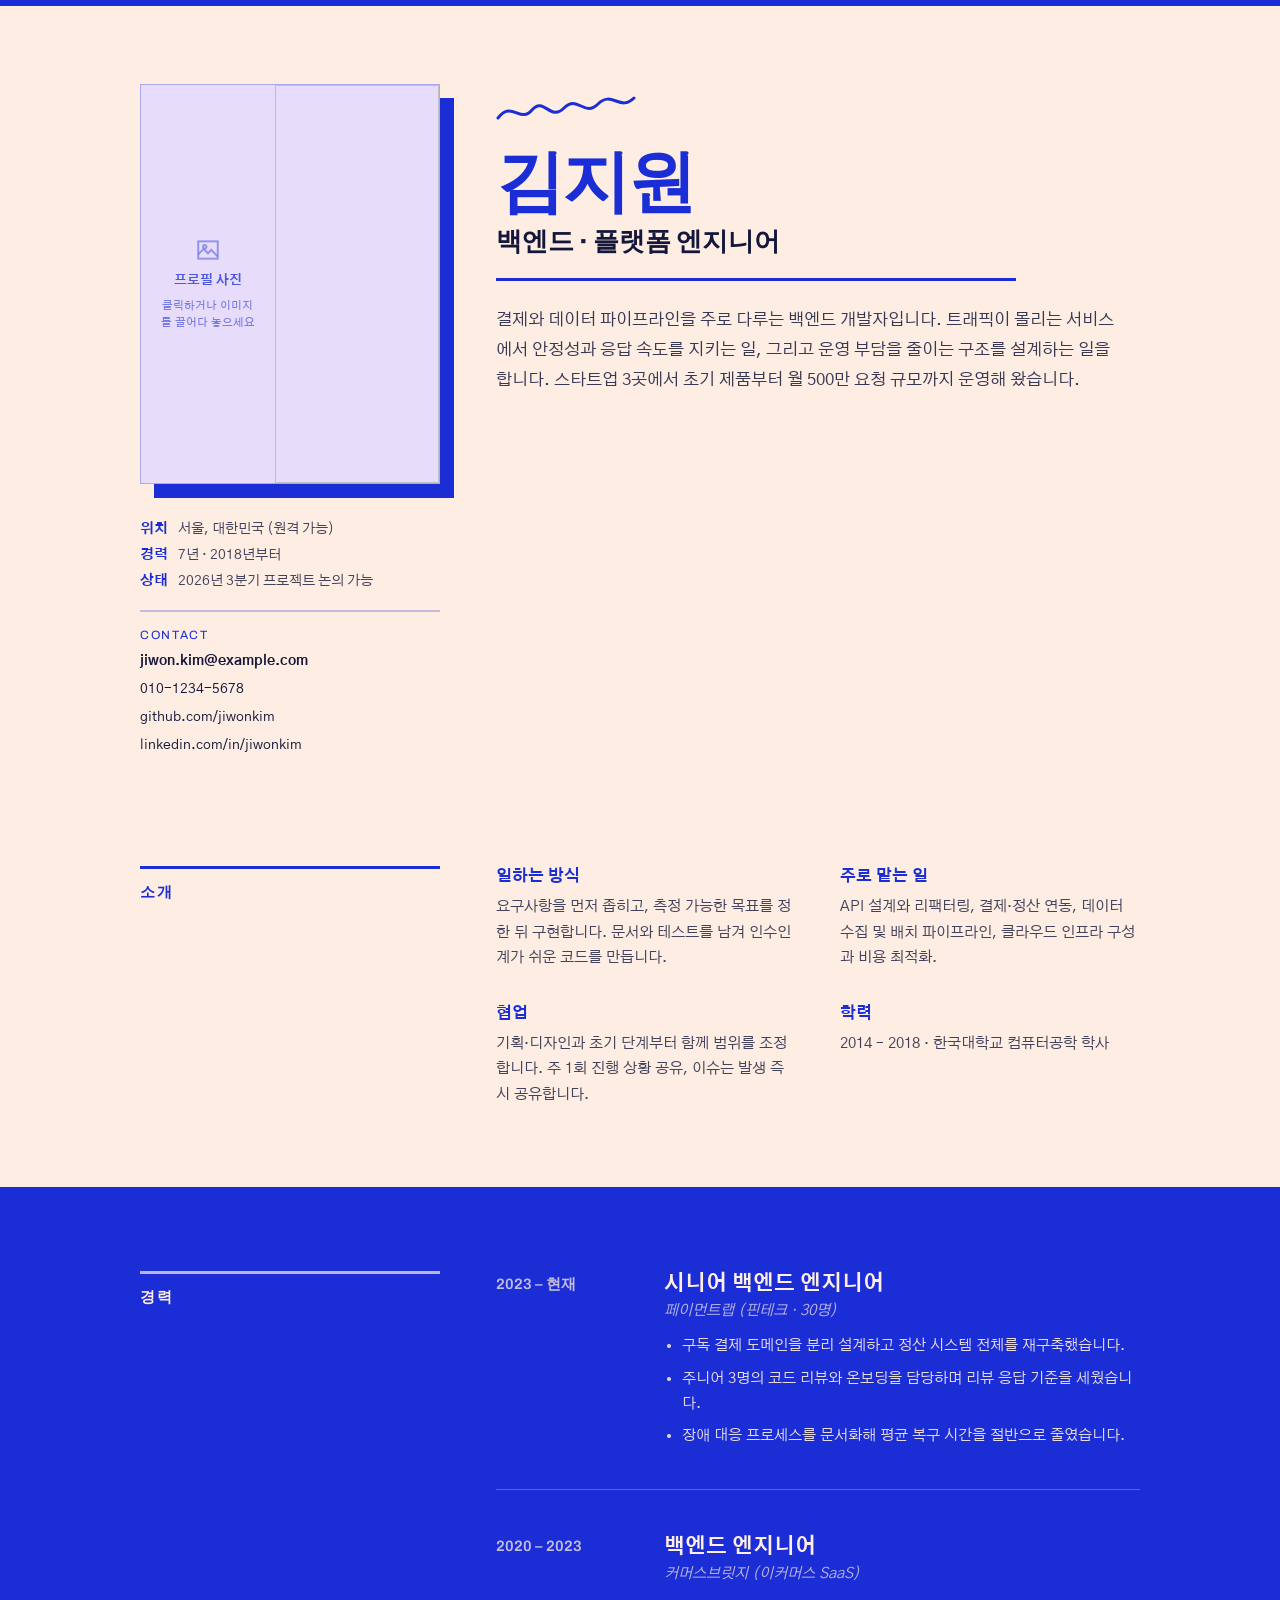
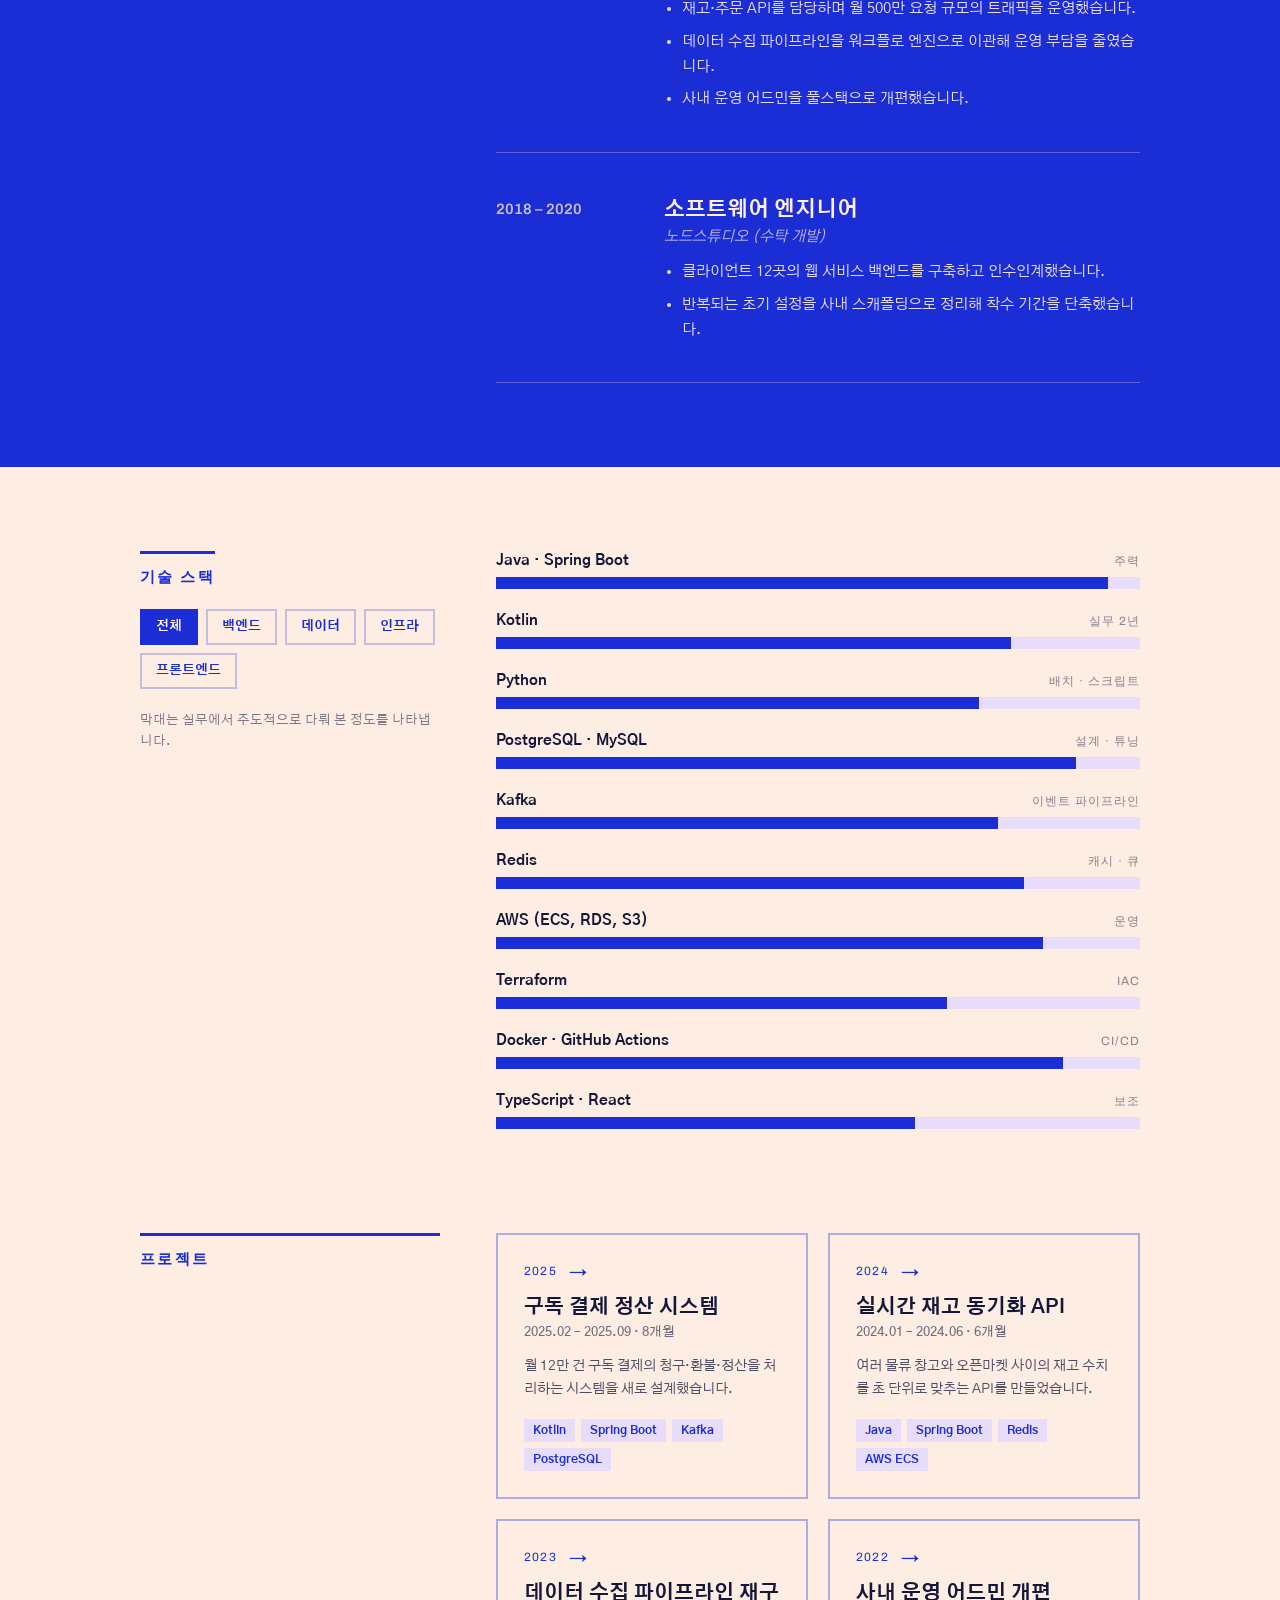
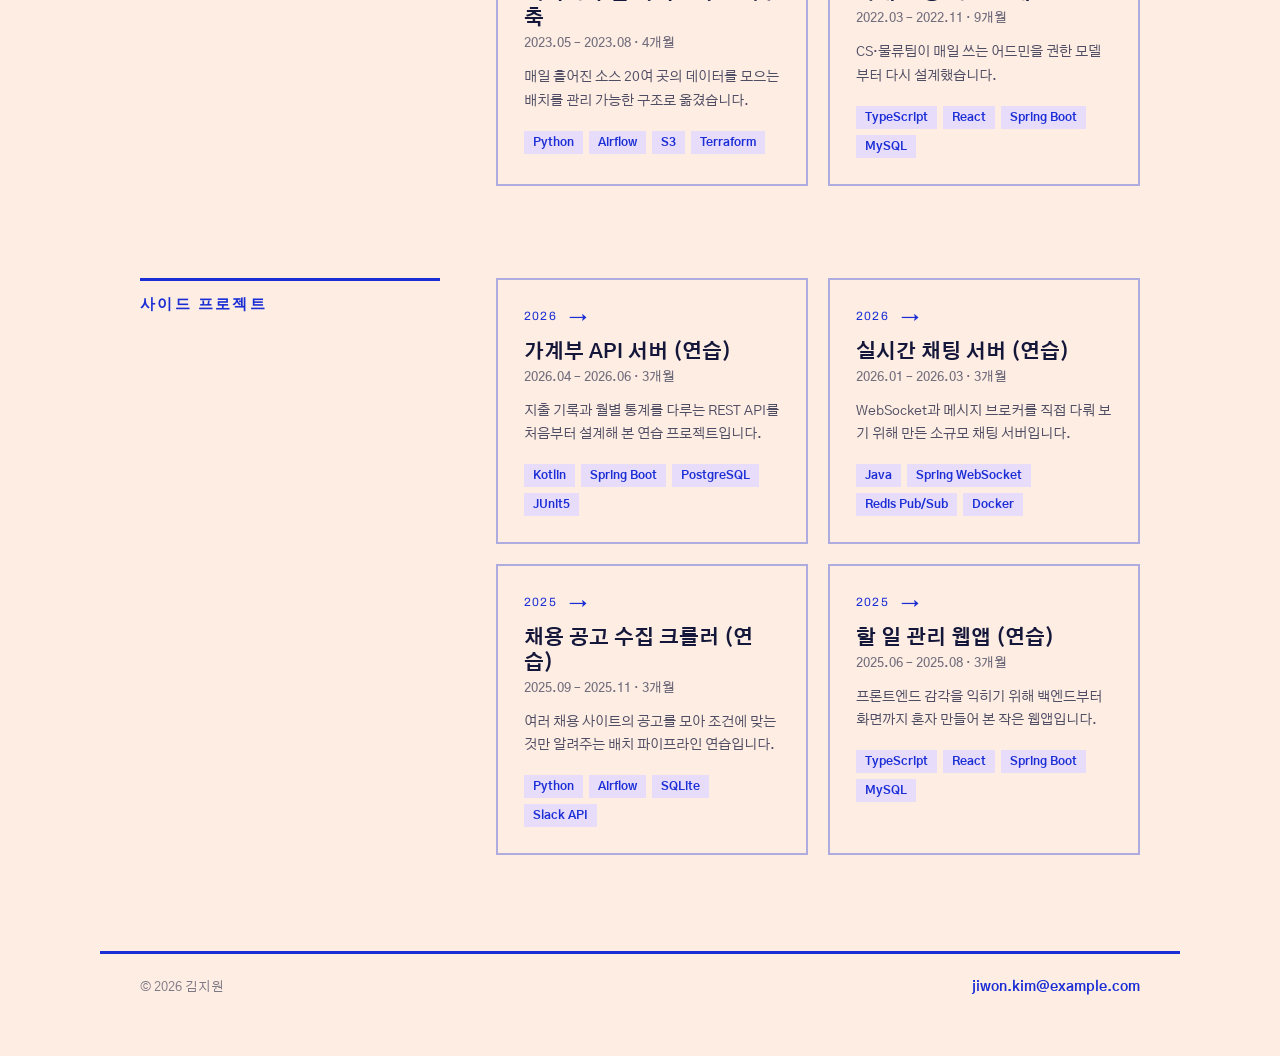
==== index.html @ e7937dd3 "docs: 개발자 프로필 정적 사이트 추가 빌드 도구 없이 동작하는 정적 사이트로, GitHub Pages 배포용 초기 커밋입니다.  Co-Authored-By: Claude Op" ====
<!DOCTYPE html>
<html lang="ko">
<head>
<meta charset="utf-8">
<meta name="viewport" content="width=device-width, initial-scale=1">
<title>김지원 · 백엔드 · 플랫폼 엔지니어</title>
<meta name="description" content="결제와 데이터 파이프라인을 주로 다루는 백엔드 개발자 김지원의 프로필입니다.">
<link rel="preconnect" href="https://fonts.googleapis.com">
<link rel="preconnect" href="https://fonts.gstatic.com" crossorigin>
<link href="https://fonts.googleapis.com/css2?family=Gothic+A1:wght@400;500;700;900&family=Archivo:wght@400;600;800&display=swap" rel="stylesheet">
<link rel="stylesheet" href="./css/style.css">
<!-- 스크립트가 동작할 때만 등장 애니메이션의 초기 상태를 적용해 깜빡임을 막습니다. -->
<script>document.documentElement.classList.add('js');</script>
</head>
<body>

<!-- 상단 고정 바 -->
<div class="topbar" aria-hidden="true"></div>

<header class="section header">
  <!-- 왼쪽: 프로필 사진 + 기본 정보 -->
  <div class="header__aside" data-reveal>
    <div class="photo">
      <div class="photo__shadow" aria-hidden="true"></div>
      <div class="photo__frame">
        <image-slot id="profile-photo" shape="rect" placeholder="프로필 사진"></image-slot>
      </div>
    </div>

    <dl class="meta">
      <div class="meta__row"><dt>위치</dt><dd>서울, 대한민국 (원격 가능)</dd></div>
      <div class="meta__row"><dt>경력</dt><dd>7년 · 2018년부터</dd></div>
      <div class="meta__row"><dt>상태</dt><dd data-bind="availability"></dd></div>
    </dl>

    <div class="contact">
      <div class="contact__label">Contact</div>
      <a class="contact__link contact__link--strong" href="mailto:jiwon.kim@example.com">jiwon.kim@example.com</a>
      <a class="contact__link" href="tel:+821012345678">010-1234-5678</a>
      <a class="contact__link" href="https://github.com/jiwonkim" target="_blank" rel="noopener">github.com/jiwonkim</a>
      <a class="contact__link" href="https://linkedin.com/in/jiwonkim" target="_blank" rel="noopener">linkedin.com/in/jiwonkim</a>
    </div>
  </div>

  <!-- 오른쪽: 이름 + 소개 문단 -->
  <div class="header__main" data-reveal>
    <svg class="squiggle" width="150" height="34" viewBox="0 0 150 34" fill="none" aria-hidden="true">
      <path d="M2 26c14-18 22 6 34-8s18 12 32-2 20 10 34-4 22 8 36-6" stroke="#1B2ED6" stroke-width="3" stroke-linecap="round" />
    </svg>
    <h1 class="name">김지원<span class="name__role">백엔드 · 플랫폼 엔지니어</span></h1>
    <div class="rule" aria-hidden="true"></div>
    <p class="lede">결제와 데이터 파이프라인을 주로 다루는 백엔드 개발자입니다. 트래픽이 몰리는 서비스에서 안정성과 응답 속도를 지키는 일, 그리고 운영 부담을 줄이는 구조를 설계하는 일을 합니다. 스타트업 3곳에서 초기 제품부터 월 500만 요청 규모까지 운영해 왔습니다.</p>
  </div>
</header>

<!-- 소개 -->
<section id="about" class="section about" data-reveal>
  <div class="grid">
    <h2 class="eyebrow">소개</h2>
    <div class="about__grid">
      <div class="about__item">
        <div class="about__title">일하는 방식</div>
        <p>요구사항을 먼저 좁히고, 측정 가능한 목표를 정한 뒤 구현합니다. 문서와 테스트를 남겨 인수인계가 쉬운 코드를 만듭니다.</p>
      </div>
      <div class="about__item">
        <div class="about__title">주로 맡는 일</div>
        <p>API 설계와 리팩터링, 결제·정산 연동, 데이터 수집 및 배치 파이프라인, 클라우드 인프라 구성과 비용 최적화.</p>
      </div>
      <div class="about__item">
        <div class="about__title">협업</div>
        <p>기획·디자인과 초기 단계부터 함께 범위를 조정합니다. 주 1회 진행 상황 공유, 이슈는 발생 즉시 공유합니다.</p>
      </div>
      <div class="about__item">
        <div class="about__title">학력</div>
        <p>2014 – 2018 · 한국대학교 컴퓨터공학 학사</p>
      </div>
    </div>
  </div>
</section>

<!-- 경력 -->
<section id="experience" class="experience">
  <div class="section grid" data-reveal>
    <h2 class="eyebrow eyebrow--invert">경력</h2>
    <div class="jobs" data-list="jobs"></div>
  </div>
</section>

<!-- 기술 스택 -->
<section id="skills" class="section" data-reveal>
  <div class="grid">
    <div class="skills__aside">
      <h2 class="eyebrow">기술 스택</h2>
      <div class="chips" data-list="categories"></div>
      <p class="note">막대는 실무에서 주도적으로 다뤄 본 정도를 나타냅니다.</p>
    </div>
    <div class="skills" data-list="skills"></div>
  </div>
</section>

<!-- 프로젝트 -->
<section id="work-projects" class="section section--tight" data-reveal>
  <div class="grid">
    <h2 class="eyebrow">프로젝트</h2>
    <div class="cards" data-list="workProjects"></div>
  </div>
</section>

<!-- 사이드 프로젝트 -->
<section id="projects" class="section section--tight section--last" data-reveal>
  <div class="grid">
    <h2 class="eyebrow">사이드 프로젝트</h2>
    <div class="cards" data-list="projects"></div>
  </div>
</section>

<footer class="footer">
  <span>© 2026 김지원</span>
  <a href="mailto:jiwon.kim@example.com">jiwon.kim@example.com</a>
</footer>

<!-- 프로젝트 상세 모달 (열릴 때 채워짐) -->
<div class="modal" id="modal" hidden>
  <div class="modal__panel" role="dialog" aria-modal="true" aria-labelledby="modal-title"></div>
</div>

<script src="./js/data.js"></script>
<script src="./js/image-slot.js"></script>
<script src="./js/app.js"></script>
</body>
</html>
---- css/style.css ----
/* =========================================================
   김지원 · 개발자 프로필
   Design Canvas(개발자 프로필.dc.html) 원본을 정적 사이트로 옮긴 스타일
   ========================================================= */

:root {
  --cream: #FDEDE2;      /* 배경 */
  --blue: #1B2ED6;       /* 강조색 */
  --blue-dark: #0A1899;  /* 강조색 hover */
  --ink: #14173A;        /* 본문 텍스트 */
  --lavender: #E7DCFA;   /* 보조 면 */

  --ink-85: rgba(20, 23, 58, 0.85);
  --ink-80: rgba(20, 23, 58, 0.8);
  --ink-75: rgba(20, 23, 58, 0.75);
  --ink-60: rgba(20, 23, 58, 0.6);
  --ink-55: rgba(20, 23, 58, 0.55);
  --ink-50: rgba(20, 23, 58, 0.5);

  --blue-35: rgba(27, 46, 214, 0.35);
  --blue-30: rgba(27, 46, 214, 0.3);
  --blue-25: rgba(27, 46, 214, 0.25);

  --cream-90: rgba(253, 237, 226, 0.9);
  --cream-75: rgba(253, 237, 226, 0.75);
  --cream-70: rgba(253, 237, 226, 0.7);
  --cream-28: rgba(253, 237, 226, 0.28);

  --shell: 1080px;   /* 콘텐츠 최대 폭 */
  --aside: 300px;    /* 좌측 컬럼 폭 */
  --gutter: 56px;    /* 좌우 컬럼 간격 */
  --pad-x: 40px;     /* 섹션 좌우 여백 */
}

*, *::before, *::after { box-sizing: border-box; }

body {
  margin: 0;
  background: var(--cream);
  color: var(--ink);
  font-family: 'Gothic A1', sans-serif;
  -webkit-font-smoothing: antialiased;
  min-height: 100vh;
}

a { color: var(--blue); text-decoration: none; }
a:hover { color: var(--blue-dark); }
::selection { background: var(--blue); color: var(--cream); }
input, textarea, button { font-family: inherit; }

img { max-width: 100%; }

/* 상단 고정 바 */
.topbar {
  position: fixed;
  top: 0; left: 0; right: 0;
  height: 6px;
  background: var(--blue);
  z-index: 40;
}

/* ---------- 공통 레이아웃 ---------- */

.section {
  max-width: var(--shell);
  margin: 0 auto;
  padding: 84px var(--pad-x);
}
.section--tight { padding-top: 20px; padding-bottom: 72px; }
.section--last { padding-bottom: 96px; }

.grid {
  display: grid;
  grid-template-columns: var(--aside) 1fr;
  gap: var(--gutter);
}

/* 섹션 제목 (소개 / 경력 / 기술 스택 …) */
.eyebrow {
  margin: 0;
  font-family: Archivo, sans-serif;
  font-weight: 800;
  font-size: 15px;
  letter-spacing: 0.16em;
  text-transform: uppercase;
  color: var(--blue);
  border-top: 3px solid var(--blue);
  padding-top: 14px;
  align-self: start;
}
.eyebrow--invert {
  color: var(--cream);
  border-top-color: var(--cream-70);
}

/* ---------- 헤더 ---------- */

.header {
  padding: 84px var(--pad-x) 72px;
  display: grid;
  grid-template-columns: var(--aside) 1fr;
  gap: var(--gutter);
  align-items: start;
}

.header__aside {
  display: flex;
  flex-direction: column;
  gap: 20px;
}

.header__main {
  display: flex;
  flex-direction: column;
  gap: 24px;
  padding-top: 8px;
}

/* 프로필 사진 — 뒤로 어긋난 파란 블록이 그림자 역할 */
.photo { position: relative; }
.photo__shadow {
  position: absolute;
  inset: 14px -14px -14px 14px;
  background: var(--blue);
}
.photo__frame {
  position: relative;
  aspect-ratio: 3 / 4;
  background: var(--lavender);
  border: 1px solid var(--blue-30);
  display: flex;
  align-items: center;
  justify-content: center;
  overflow: hidden;
}

/* 이미지 슬롯은 항상 프레임 전체를 채웁니다. */
.photo__frame > image-slot,
.modal__shot > image-slot {
  position: absolute;
  inset: 0;
}

/* 위치 / 경력 / 상태 */
.meta {
  margin: 0;
  display: flex;
  flex-direction: column;
  gap: 8px;
  padding-top: 16px;
  font-size: 14px;
  color: var(--ink-80);
}
.meta__row { display: flex; gap: 10px; }
.meta dt { color: var(--blue); font-weight: 700; }
.meta dd { margin: 0; }

/* 연락처 */
.contact {
  display: flex;
  flex-direction: column;
  gap: 10px;
  padding-top: 6px;
  border-top: 2px solid var(--blue-25);
  font-size: 14px;
}
.contact__label {
  font-family: Archivo, sans-serif;
  font-size: 12px;
  letter-spacing: 0.14em;
  text-transform: uppercase;
  color: var(--blue);
  padding-top: 10px;
}
.contact__link { color: var(--ink); }
.contact__link--strong { font-weight: 700; }
.contact__link:hover { color: var(--blue); }

.squiggle { overflow: visible; }

.name {
  margin: 0;
  font-family: Archivo, sans-serif;
  font-weight: 800;
  font-size: 68px;
  line-height: 0.96;
  letter-spacing: -0.03em;
  color: var(--blue);
}
.name__role {
  display: block;
  font-size: 26px;
  letter-spacing: 0;
  color: var(--ink);
  margin-top: 14px;
}

.rule {
  height: 3px;
  background: var(--blue);
  max-width: 520px;
}

.lede {
  margin: 0;
  max-width: 620px;
  font-size: 17px;
  line-height: 1.75;
  color: var(--ink-85);
  text-wrap: pretty;
}

/* ---------- 소개 ---------- */

.about { padding-top: 40px; padding-bottom: 80px; }

.about__grid {
  display: grid;
  grid-template-columns: repeat(2, 1fr);
  gap: 32px 44px;
}
.about__item {
  display: flex;
  flex-direction: column;
  gap: 8px;
}
.about__title {
  font-weight: 700;
  font-size: 16px;
  color: var(--blue);
}
.about__item p {
  margin: 0;
  font-size: 15px;
  line-height: 1.7;
  color: var(--ink-80);
}

/* ---------- 경력 ---------- */

.experience {
  background: var(--blue);
  color: var(--cream);
}

.jobs {
  display: flex;
  flex-direction: column;
  gap: 44px;
}
.job {
  display: grid;
  grid-template-columns: 140px 1fr;
  gap: 28px;
  padding-bottom: 40px;
  border-bottom: 1px solid var(--cream-28);
}
.job__period {
  font-family: Archivo, sans-serif;
  font-weight: 600;
  font-size: 15px;
  color: var(--cream-75);
  padding-top: 4px;
}
.job__body {
  display: flex;
  flex-direction: column;
  gap: 14px;
}
.job__role {
  font-size: 21px;
  font-weight: 700;
  color: var(--cream);
}
.job__company {
  font-size: 15px;
  font-style: italic;
  color: var(--cream-70);
  margin-top: 4px;
}
.job__points {
  margin: 0;
  padding-left: 18px;
  display: flex;
  flex-direction: column;
  gap: 8px;
  font-size: 15px;
  line-height: 1.65;
  color: var(--cream-90);
}

/* ---------- 기술 스택 ---------- */

.skills__aside {
  display: flex;
  flex-direction: column;
  gap: 22px;
}

.chips {
  display: flex;
  flex-wrap: wrap;
  gap: 8px;
}
.chip {
  cursor: pointer;
  font-size: 13px;
  font-weight: 700;
  padding: 8px 14px;
  border: 2px solid var(--blue-25);
  background: transparent;
  color: var(--blue);
  transition: all 150ms;
}
.chip:hover { border-color: var(--blue); }
.chip[aria-pressed="true"] {
  border-color: var(--blue);
  background: var(--blue);
  color: var(--cream);
}

.note {
  margin: 0;
  font-size: 13px;
  line-height: 1.6;
  color: var(--ink-55);
}

.skills {
  display: flex;
  flex-direction: column;
  gap: 22px;
}
.skill {
  display: flex;
  flex-direction: column;
  gap: 7px;
}
.skill__head {
  display: flex;
  align-items: baseline;
  justify-content: space-between;
  gap: 16px;
}
.skill__name {
  font-weight: 700;
  font-size: 15px;
  color: var(--ink);
}
.skill__note {
  font-family: Archivo, sans-serif;
  font-size: 12px;
  letter-spacing: 0.08em;
  text-transform: uppercase;
  color: var(--ink-50);
}
.skill__track {
  height: 12px;
  background: var(--lavender);
}
.skill__bar {
  height: 100%;
  background: var(--blue);
  width: 0;
  transition: width 700ms cubic-bezier(0.2, 0.8, 0.2, 1);
}

/* ---------- 프로젝트 카드 ---------- */

.cards {
  display: grid;
  grid-template-columns: repeat(2, 1fr);
  gap: 20px;
}

.card {
  text-align: left;
  background: transparent;
  border: 2px solid var(--blue-35);
  padding: 26px;
  display: flex;
  flex-direction: column;
  gap: 14px;
  cursor: pointer;
  color: inherit;
  transition: background 160ms, border-color 160ms;
}
.card:hover,
.card:focus-visible {
  border-color: var(--blue);
  background: rgba(27, 46, 214, 0.06);
}

.card__top {
  display: flex;
  align-items: center;
  justify-content: space-between;
  gap: 12px;
}
.card__year,
.card__arrow {
  font-family: Archivo, sans-serif;
  color: var(--blue);
}
.card__year { font-size: 12px; letter-spacing: 0.1em; }
.card__arrow { font-size: 18px; }

.card__heading {
  display: flex;
  flex-direction: column;
  gap: 5px;
}
.card__title {
  font-size: 20px;
  font-weight: 700;
  color: var(--ink);
}
.card__period {
  font-size: 13px;
  font-weight: 500;
  color: var(--ink-60);
}
.card__summary {
  margin: 0;
  font-size: 14px;
  line-height: 1.65;
  color: var(--ink-75);
}

.tags {
  display: flex;
  flex-wrap: wrap;
  gap: 6px;
  padding-top: 4px;
}
.tag {
  font-size: 12px;
  font-weight: 700;
  color: var(--blue);
  background: var(--lavender);
  padding: 4px 9px;
}

/* ---------- 푸터 ---------- */

.footer {
  max-width: var(--shell);
  margin: 0 auto;
  padding: 24px var(--pad-x) 60px;
  border-top: 3px solid var(--blue);
  display: flex;
  flex-wrap: wrap;
  align-items: baseline;
  justify-content: space-between;
  gap: 16px;
  font-size: 13px;
  color: var(--ink-55);
}
.footer a {
  color: var(--blue);
  font-weight: 700;
  font-size: 14px;
}

/* ---------- 프로젝트 상세 모달 ---------- */

.modal {
  position: fixed;
  inset: 0;
  z-index: 60;
  background: rgba(20, 23, 58, 0.72);
  display: flex;
  align-items: center;
  justify-content: center;
  padding: 40px;
}
.modal[hidden] { display: none; }

.modal__panel {
  background: var(--cream);
  max-width: 720px;
  width: 100%;
  max-height: 84vh;
  overflow: auto;
  border: 3px solid var(--blue);
  padding: 40px;
}

.modal__head {
  display: flex;
  align-items: flex-start;
  justify-content: space-between;
  gap: 24px;
}
.modal__head .block { gap: 8px; }
.modal__kicker {
  font-family: Archivo, sans-serif;
  font-size: 12px;
  letter-spacing: 0.1em;
  text-transform: uppercase;
  color: var(--blue);
}
.modal__title {
  margin: 0;
  font-size: 30px;
  font-weight: 800;
  color: var(--ink);
  letter-spacing: -0.01em;
}
.modal__close {
  background: var(--blue);
  color: var(--cream);
  border: none;
  width: 38px;
  height: 38px;
  font-size: 18px;
  line-height: 1;
  cursor: pointer;
  flex-shrink: 0;
}
.modal__close:hover { background: var(--blue-dark); }

.modal__rule {
  height: 2px;
  background: var(--blue);
  margin: 24px 0;
}
.modal__body {
  display: flex;
  flex-direction: column;
  gap: 24px;
}
.modal__shot {
  position: relative;
  width: 100%;
  aspect-ratio: 16 / 9;
  background: var(--lavender);
  border: 1px solid var(--blue-30);
  overflow: hidden;
}
.modal__links {
  display: flex;
  flex-wrap: wrap;
  gap: 10px;
}
.btn {
  display: inline-flex;
  align-items: center;
  gap: 8px;
  font-size: 14px;
  font-weight: 700;
}
.btn--solid {
  background: var(--blue);
  color: var(--cream);
  padding: 11px 18px;
}
.btn--solid:hover { background: var(--blue-dark); color: var(--cream); }
.btn--ghost {
  border: 2px solid var(--blue);
  color: var(--blue);
  padding: 9px 16px;
}
.btn--ghost:hover { background: rgba(27, 46, 214, 0.08); color: var(--blue); }
.btn__icon { font-family: Archivo, sans-serif; }

.modal__detail {
  margin: 0;
  font-size: 16px;
  line-height: 1.75;
  color: var(--ink-85);
}

.block {
  display: flex;
  flex-direction: column;
  gap: 10px;
}
.block__label {
  font-family: Archivo, sans-serif;
  font-size: 12px;
  letter-spacing: 0.12em;
  text-transform: uppercase;
  color: var(--blue);
}

.docs {
  display: flex;
  flex-direction: column;
  gap: 1px;
}
.doc {
  display: flex;
  align-items: center;
  justify-content: space-between;
  gap: 12px;
  padding: 12px 14px;
  background: var(--lavender);
  color: var(--ink);
  font-size: 14px;
  font-weight: 700;
}
.doc:hover { background: var(--blue); color: var(--cream); }
.doc__icon { font-family: Archivo, sans-serif; }

.results {
  margin: 0;
  padding-left: 18px;
  display: flex;
  flex-direction: column;
  gap: 7px;
  font-size: 15px;
  line-height: 1.65;
  color: var(--ink-85);
}

.modal__tags {
  display: flex;
  flex-wrap: wrap;
  gap: 6px;
}
.modal__tags .tag { padding: 5px 10px; }

/* ---------- 스크롤 등장 애니메이션 ----------
   .js 클래스는 <head>의 인라인 스크립트가 붙입니다.
   스크립트가 없으면 초기 숨김 상태 자체가 적용되지 않습니다. */

.js [data-reveal] {
  opacity: 0;
  transform: translateY(18px);
  transition: opacity 700ms ease, transform 700ms cubic-bezier(0.2, 0.8, 0.2, 1);
}
.js [data-reveal].is-visible {
  opacity: 1;
  transform: none;
}

@media (prefers-reduced-motion: reduce) {
  .js [data-reveal] { opacity: 1; transform: none; transition: none; }
  .skill__bar { transition: none; }
}

/* ---------- 반응형 ----------
   원본 디자인 캔버스는 고정 폭 기준이라 브레이크포인트가 없어,
   실사용을 위해 태블릿/모바일 레이아웃을 추가했습니다. */

@media (max-width: 900px) {
  :root { --gutter: 32px; --pad-x: 28px; }

  .header,
  .grid { grid-template-columns: 1fr; }

  .header { padding-top: 64px; }
  .header__aside { max-width: 380px; }

  .name { font-size: 52px; }
  .name__role { font-size: 22px; }

  .section { padding-top: 64px; padding-bottom: 64px; }
  .about { padding-top: 24px; }

  .about__grid { grid-template-columns: 1fr; }
  .cards { grid-template-columns: 1fr; }
}

@media (max-width: 560px) {
  :root { --pad-x: 20px; }

  .name { font-size: 40px; }
  .name__role { font-size: 19px; }
  .lede { font-size: 16px; }

  .job {
    grid-template-columns: 1fr;
    gap: 12px;
  }

  .modal { padding: 16px; }
  .modal__panel { padding: 24px; max-height: 90vh; }
  .modal__title { font-size: 24px; }
}
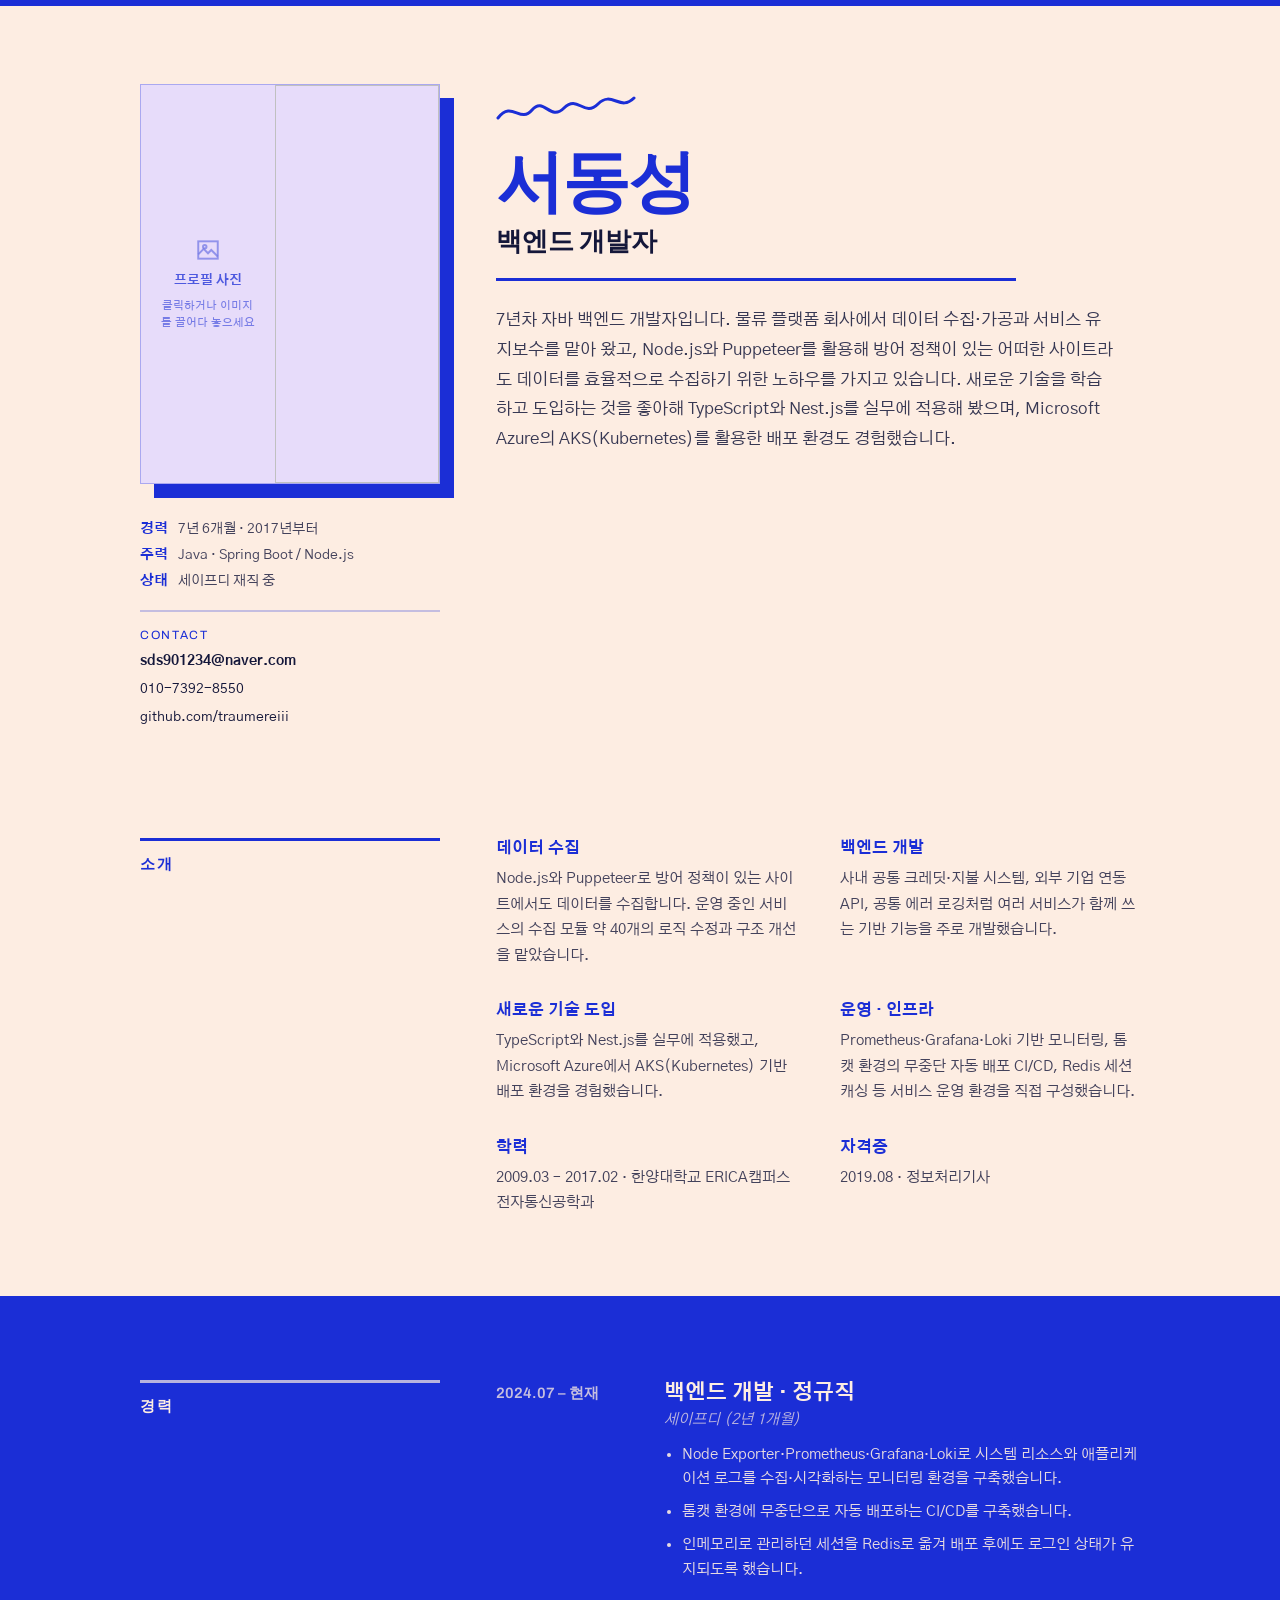
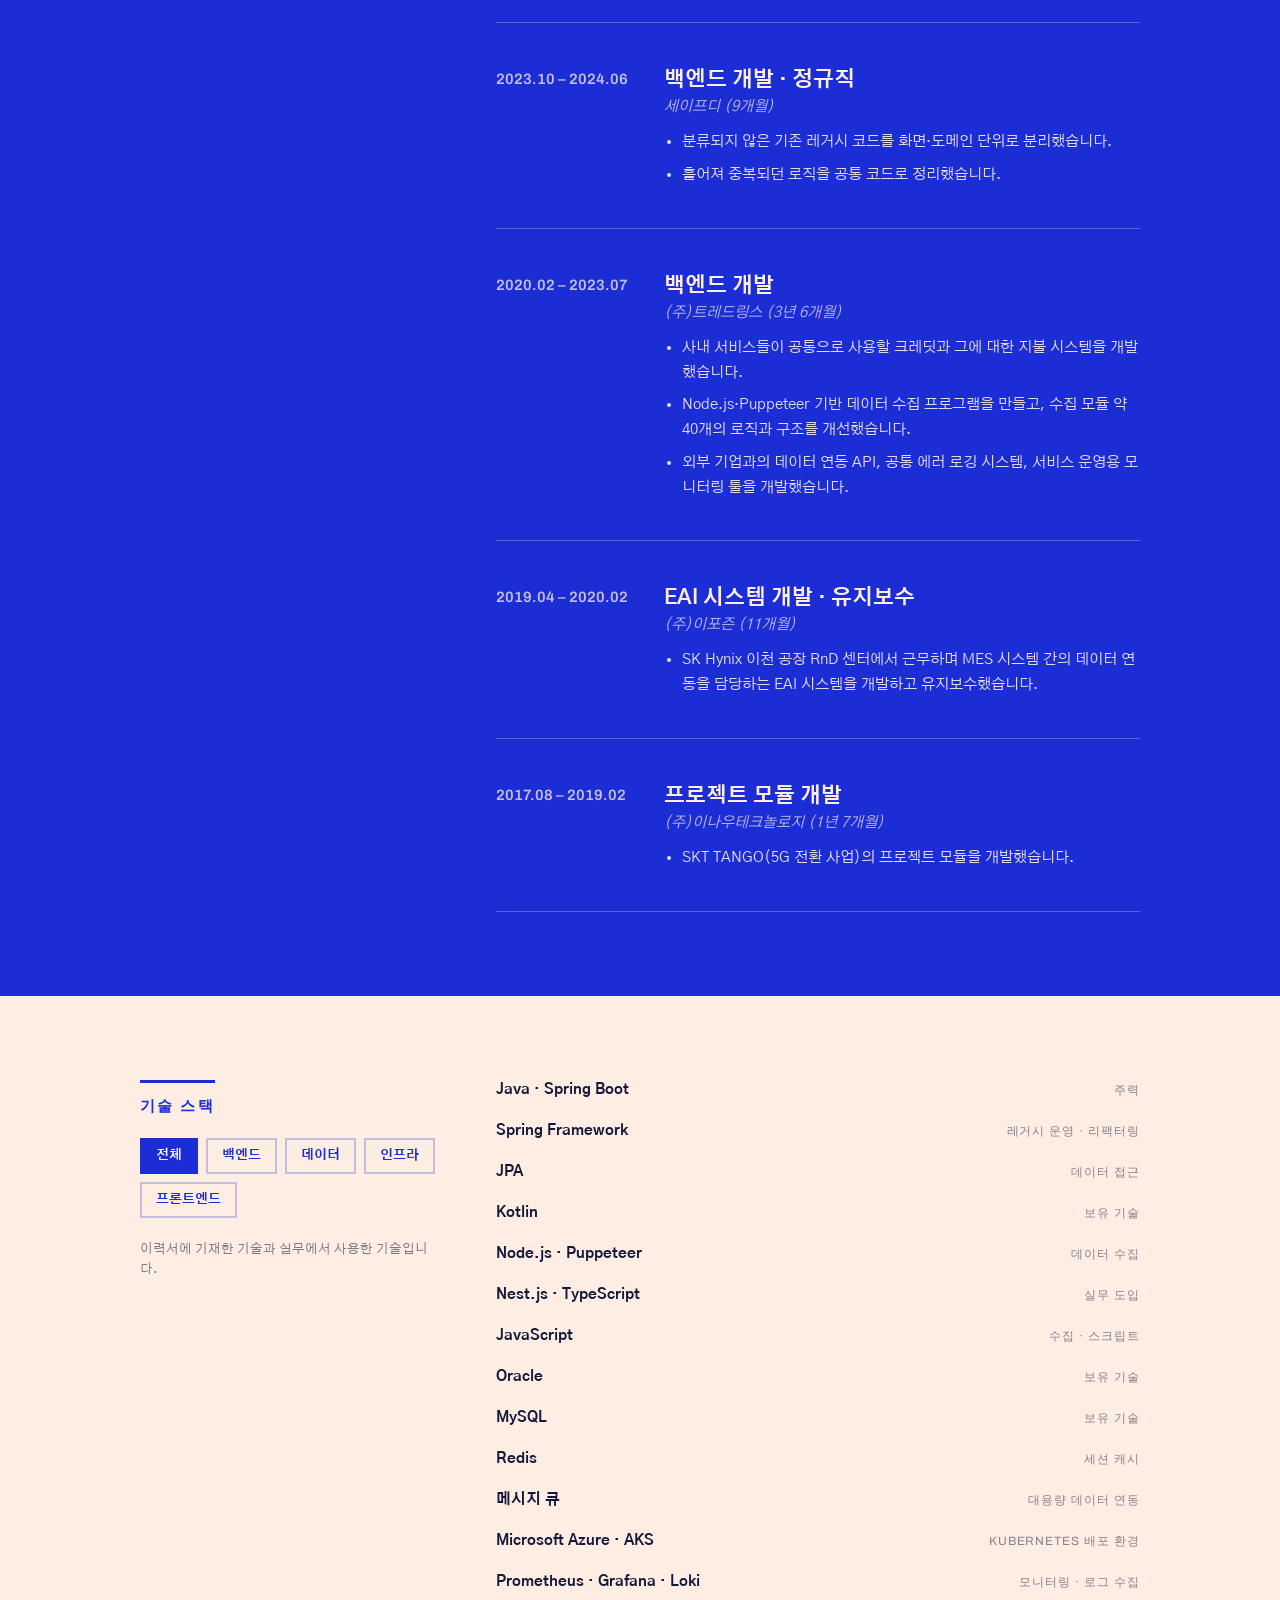
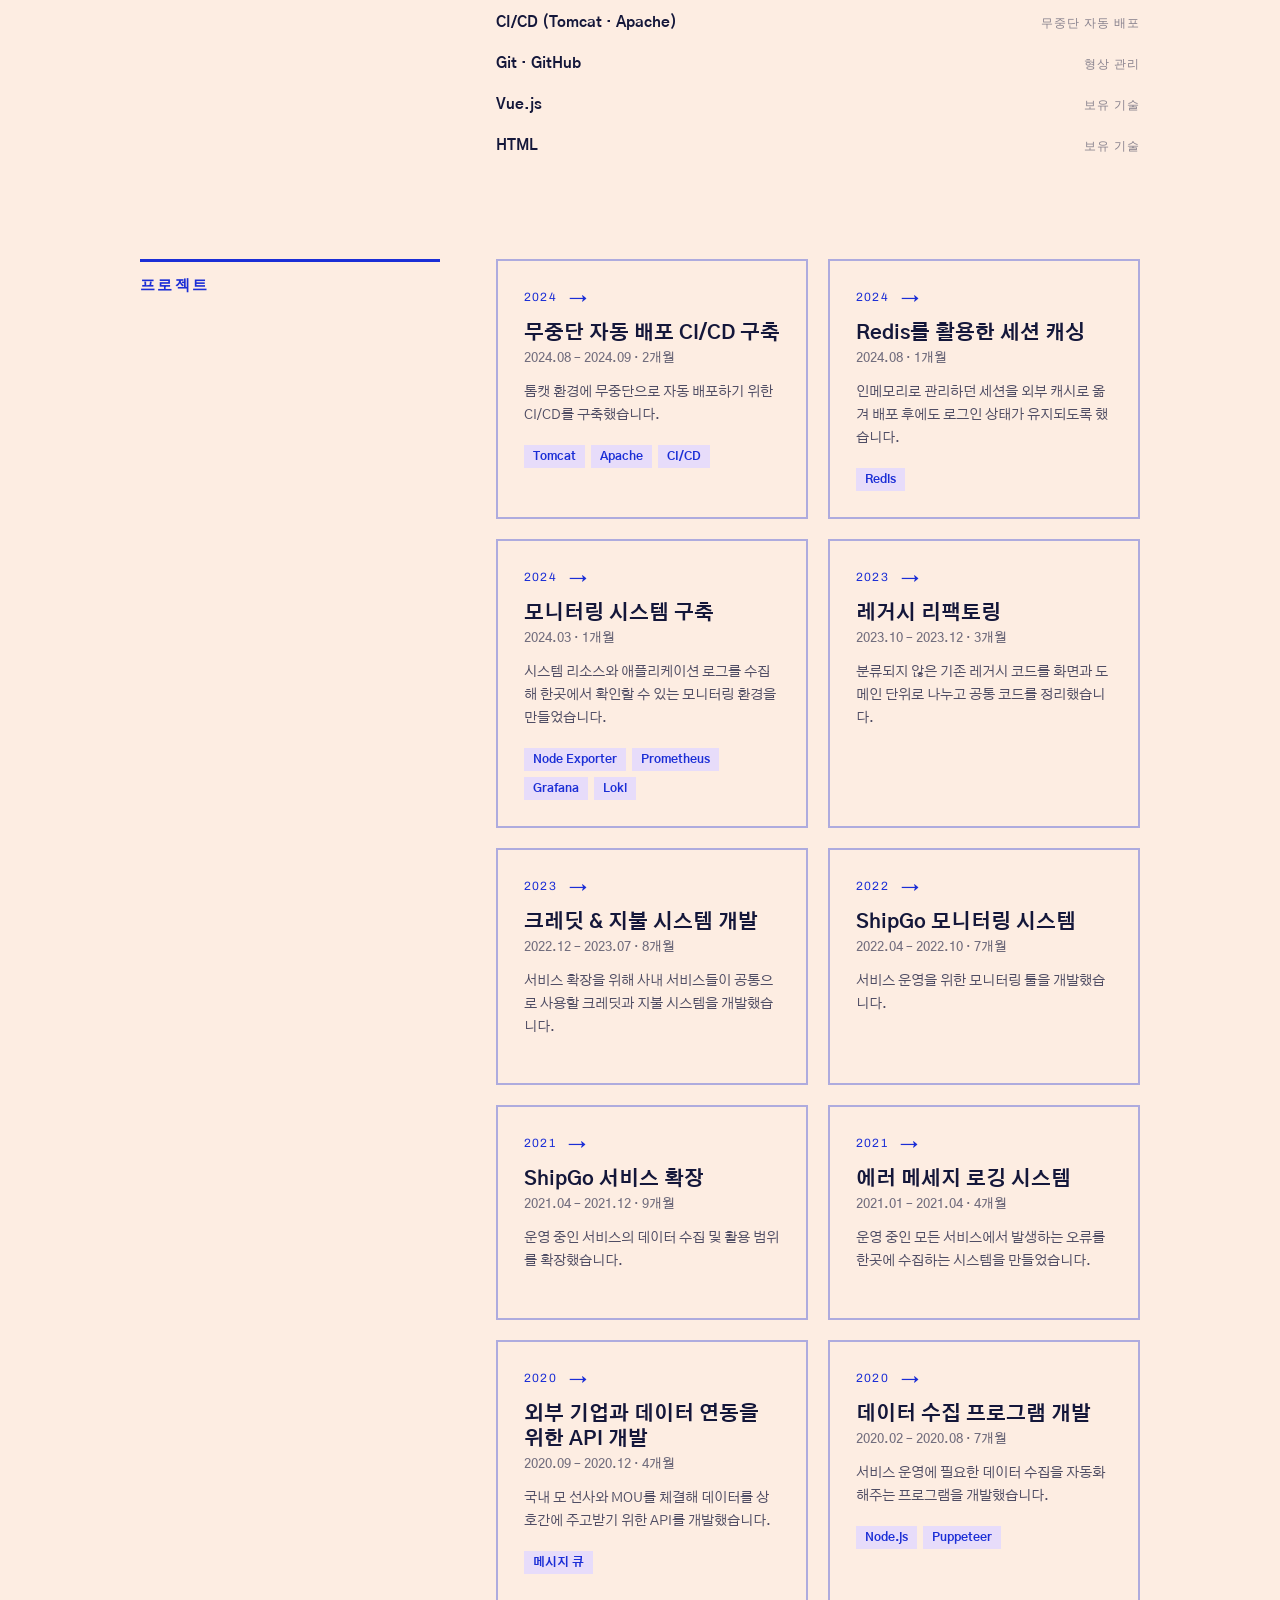
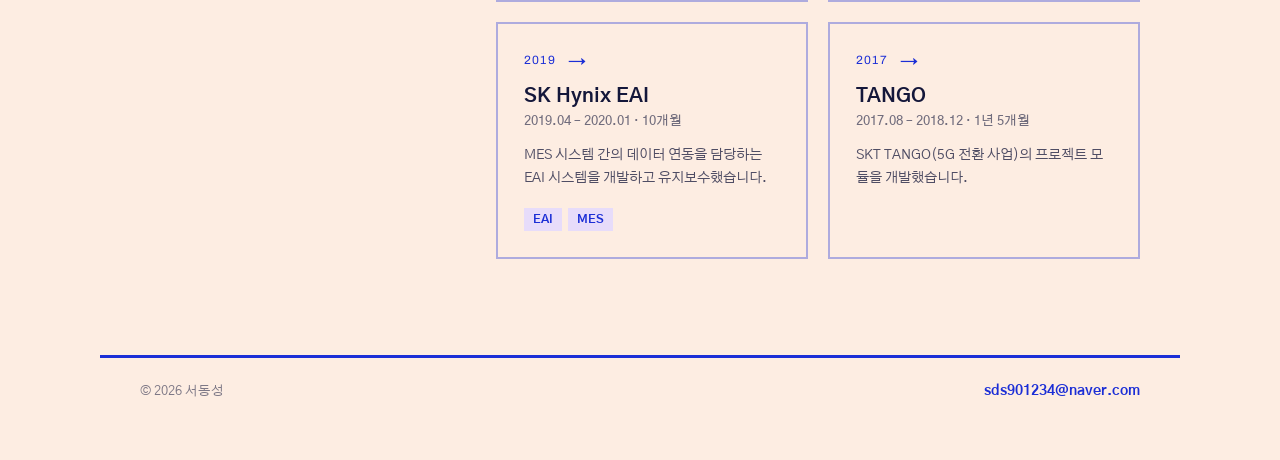
==== commit 8dbba2d6: "content: 이력서 내용으로 프로필 사이트 전면 교체 2025 최종.pdf의 내용을 기준으로 샘플 데이터를 실제 이력으로 바꿨습니다.  - 이름·연락처·소개 문단·학력·자격증을" ====
--- a/index.html
+++ b/index.html
@@ -3,8 +3,8 @@
 <head>
 <meta charset="utf-8">
 <meta name="viewport" content="width=device-width, initial-scale=1">
-<title>김지원 · 백엔드 · 플랫폼 엔지니어</title>
-<meta name="description" content="결제와 데이터 파이프라인을 주로 다루는 백엔드 개발자 김지원의 프로필입니다.">
+<title>서동성 · 백엔드 개발자</title>
+<meta name="description" content="데이터 수집과 서비스 운영을 주로 다루는 7년차 자바 백엔드 개발자 서동성의 프로필입니다.">
 <link rel="preconnect" href="https://fonts.googleapis.com">
 <link rel="preconnect" href="https://fonts.gstatic.com" crossorigin>
 <link href="https://fonts.googleapis.com/css2?family=Gothic+A1:wght@400;500;700;900&family=Archivo:wght@400;600;800&display=swap" rel="stylesheet">
@@ -28,17 +28,16 @@
     </div>
 
     <dl class="meta">
-      <div class="meta__row"><dt>위치</dt><dd>서울, 대한민국 (원격 가능)</dd></div>
-      <div class="meta__row"><dt>경력</dt><dd>7년 · 2018년부터</dd></div>
+      <div class="meta__row"><dt>경력</dt><dd>7년 6개월 · 2017년부터</dd></div>
+      <div class="meta__row"><dt>주력</dt><dd>Java · Spring Boot / Node.js</dd></div>
       <div class="meta__row"><dt>상태</dt><dd data-bind="availability"></dd></div>
     </dl>
 
     <div class="contact">
       <div class="contact__label">Contact</div>
-      <a class="contact__link contact__link--strong" href="mailto:jiwon.kim@example.com">jiwon.kim@example.com</a>
-      <a class="contact__link" href="tel:+821012345678">010-1234-5678</a>
-      <a class="contact__link" href="https://github.com/jiwonkim" target="_blank" rel="noopener">github.com/jiwonkim</a>
-      <a class="contact__link" href="https://linkedin.com/in/jiwonkim" target="_blank" rel="noopener">linkedin.com/in/jiwonkim</a>
+      <a class="contact__link contact__link--strong" href="mailto:sds901234@naver.com">sds901234@naver.com</a>
+      <a class="contact__link" href="tel:+821073928550">010-7392-8550</a>
+      <a class="contact__link" href="https://github.com/traumereiii" target="_blank" rel="noopener">github.com/traumereiii</a>
     </div>
   </div>
 
@@ -47,9 +46,9 @@
     <svg class="squiggle" width="150" height="34" viewBox="0 0 150 34" fill="none" aria-hidden="true">
       <path d="M2 26c14-18 22 6 34-8s18 12 32-2 20 10 34-4 22 8 36-6" stroke="#1B2ED6" stroke-width="3" stroke-linecap="round" />
     </svg>
-    <h1 class="name">김지원<span class="name__role">백엔드 · 플랫폼 엔지니어</span></h1>
+    <h1 class="name">서동성<span class="name__role">백엔드 개발자</span></h1>
     <div class="rule" aria-hidden="true"></div>
-    <p class="lede">결제와 데이터 파이프라인을 주로 다루는 백엔드 개발자입니다. 트래픽이 몰리는 서비스에서 안정성과 응답 속도를 지키는 일, 그리고 운영 부담을 줄이는 구조를 설계하는 일을 합니다. 스타트업 3곳에서 초기 제품부터 월 500만 요청 규모까지 운영해 왔습니다.</p>
+    <p class="lede">7년차 자바 백엔드 개발자입니다. 물류 플랫폼 회사에서 데이터 수집·가공과 서비스 유지보수를 맡아 왔고, Node.js와 Puppeteer를 활용해 방어 정책이 있는 어떠한 사이트라도 데이터를 효율적으로 수집하기 위한 노하우를 가지고 있습니다. 새로운 기술을 학습하고 도입하는 것을 좋아해 TypeScript와 Nest.js를 실무에 적용해 봤으며, Microsoft Azure의 AKS(Kubernetes)를 활용한 배포 환경도 경험했습니다.</p>
   </div>
 </header>
 
@@ -59,20 +58,28 @@
     <h2 class="eyebrow">소개</h2>
     <div class="about__grid">
       <div class="about__item">
-        <div class="about__title">일하는 방식</div>
-        <p>요구사항을 먼저 좁히고, 측정 가능한 목표를 정한 뒤 구현합니다. 문서와 테스트를 남겨 인수인계가 쉬운 코드를 만듭니다.</p>
+        <div class="about__title">데이터 수집</div>
+        <p>Node.js와 Puppeteer로 방어 정책이 있는 사이트에서도 데이터를 수집합니다. 운영 중인 서비스의 수집 모듈 약 40개의 로직 수정과 구조 개선을 맡았습니다.</p>
       </div>
       <div class="about__item">
-        <div class="about__title">주로 맡는 일</div>
-        <p>API 설계와 리팩터링, 결제·정산 연동, 데이터 수집 및 배치 파이프라인, 클라우드 인프라 구성과 비용 최적화.</p>
+        <div class="about__title">백엔드 개발</div>
+        <p>사내 공통 크레딧·지불 시스템, 외부 기업 연동 API, 공통 에러 로깅처럼 여러 서비스가 함께 쓰는 기반 기능을 주로 개발했습니다.</p>
       </div>
       <div class="about__item">
-        <div class="about__title">협업</div>
-        <p>기획·디자인과 초기 단계부터 함께 범위를 조정합니다. 주 1회 진행 상황 공유, 이슈는 발생 즉시 공유합니다.</p>
+        <div class="about__title">새로운 기술 도입</div>
+        <p>TypeScript와 Nest.js를 실무에 적용했고, Microsoft Azure에서 AKS(Kubernetes) 기반 배포 환경을 경험했습니다.</p>
+      </div>
+      <div class="about__item">
+        <div class="about__title">운영 · 인프라</div>
+        <p>Prometheus·Grafana·Loki 기반 모니터링, 톰캣 환경의 무중단 자동 배포 CI/CD, Redis 세션 캐싱 등 서비스 운영 환경을 직접 구성했습니다.</p>
       </div>
       <div class="about__item">
         <div class="about__title">학력</div>
-        <p>2014 – 2018 · 한국대학교 컴퓨터공학 학사</p>
+        <p>2009.03 – 2017.02 · 한양대학교 ERICA캠퍼스 전자통신공학과</p>
+      </div>
+      <div class="about__item">
+        <div class="about__title">자격증</div>
+        <p>2019.08 · 정보처리기사</p>
       </div>
     </div>
   </div>
@@ -92,31 +99,23 @@
     <div class="skills__aside">
       <h2 class="eyebrow">기술 스택</h2>
       <div class="chips" data-list="categories"></div>
-      <p class="note">막대는 실무에서 주도적으로 다뤄 본 정도를 나타냅니다.</p>
+      <p class="note">이력서에 기재한 기술과 실무에서 사용한 기술입니다.</p>
     </div>
     <div class="skills" data-list="skills"></div>
   </div>
 </section>
 
 <!-- 프로젝트 -->
-<section id="work-projects" class="section section--tight" data-reveal>
+<section id="work-projects" class="section section--tight section--last" data-reveal>
   <div class="grid">
     <h2 class="eyebrow">프로젝트</h2>
     <div class="cards" data-list="workProjects"></div>
   </div>
 </section>
 
-<!-- 사이드 프로젝트 -->
-<section id="projects" class="section section--tight section--last" data-reveal>
-  <div class="grid">
-    <h2 class="eyebrow">사이드 프로젝트</h2>
-    <div class="cards" data-list="projects"></div>
-  </div>
-</section>
-
 <footer class="footer">
-  <span>© 2026 김지원</span>
-  <a href="mailto:jiwon.kim@example.com">jiwon.kim@example.com</a>
+  <span>© 2026 서동성</span>
+  <a href="mailto:sds901234@naver.com">sds901234@naver.com</a>
 </footer>
 
 <!-- 프로젝트 상세 모달 (열릴 때 채워짐) -->
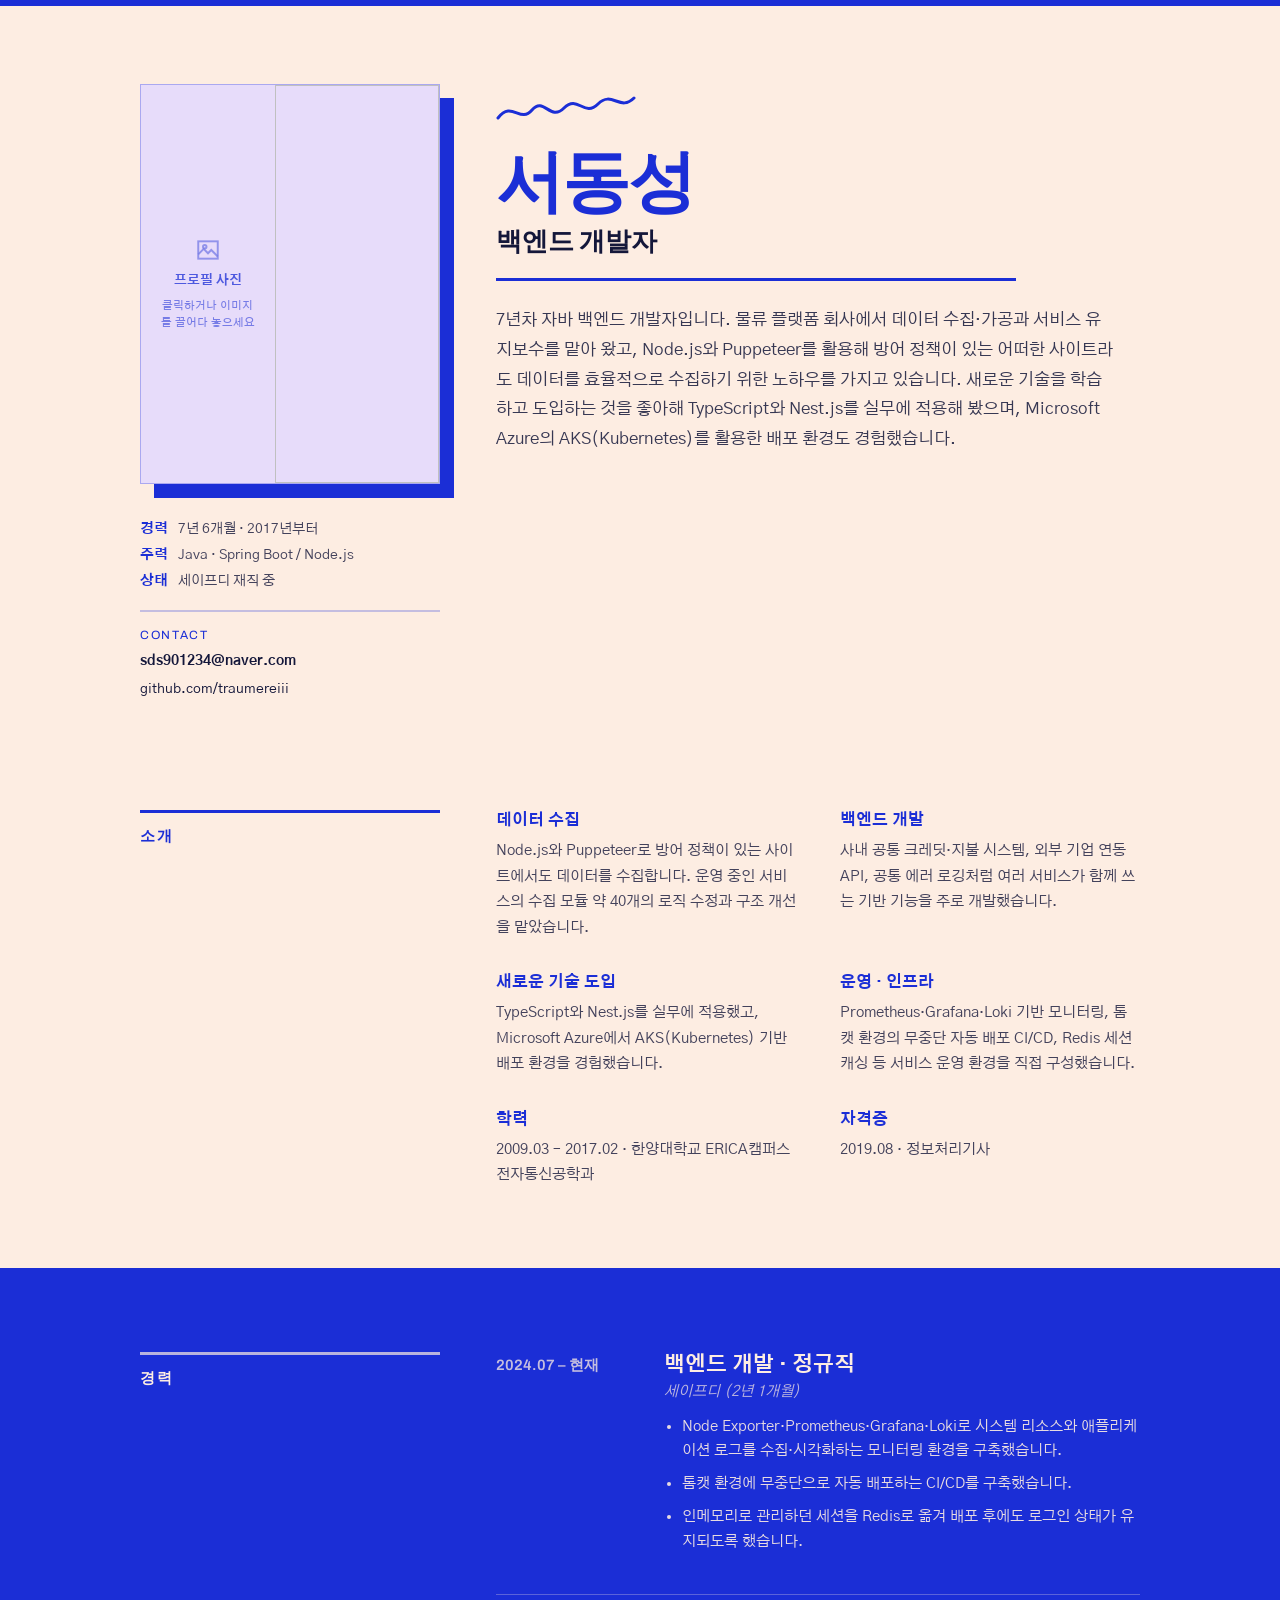
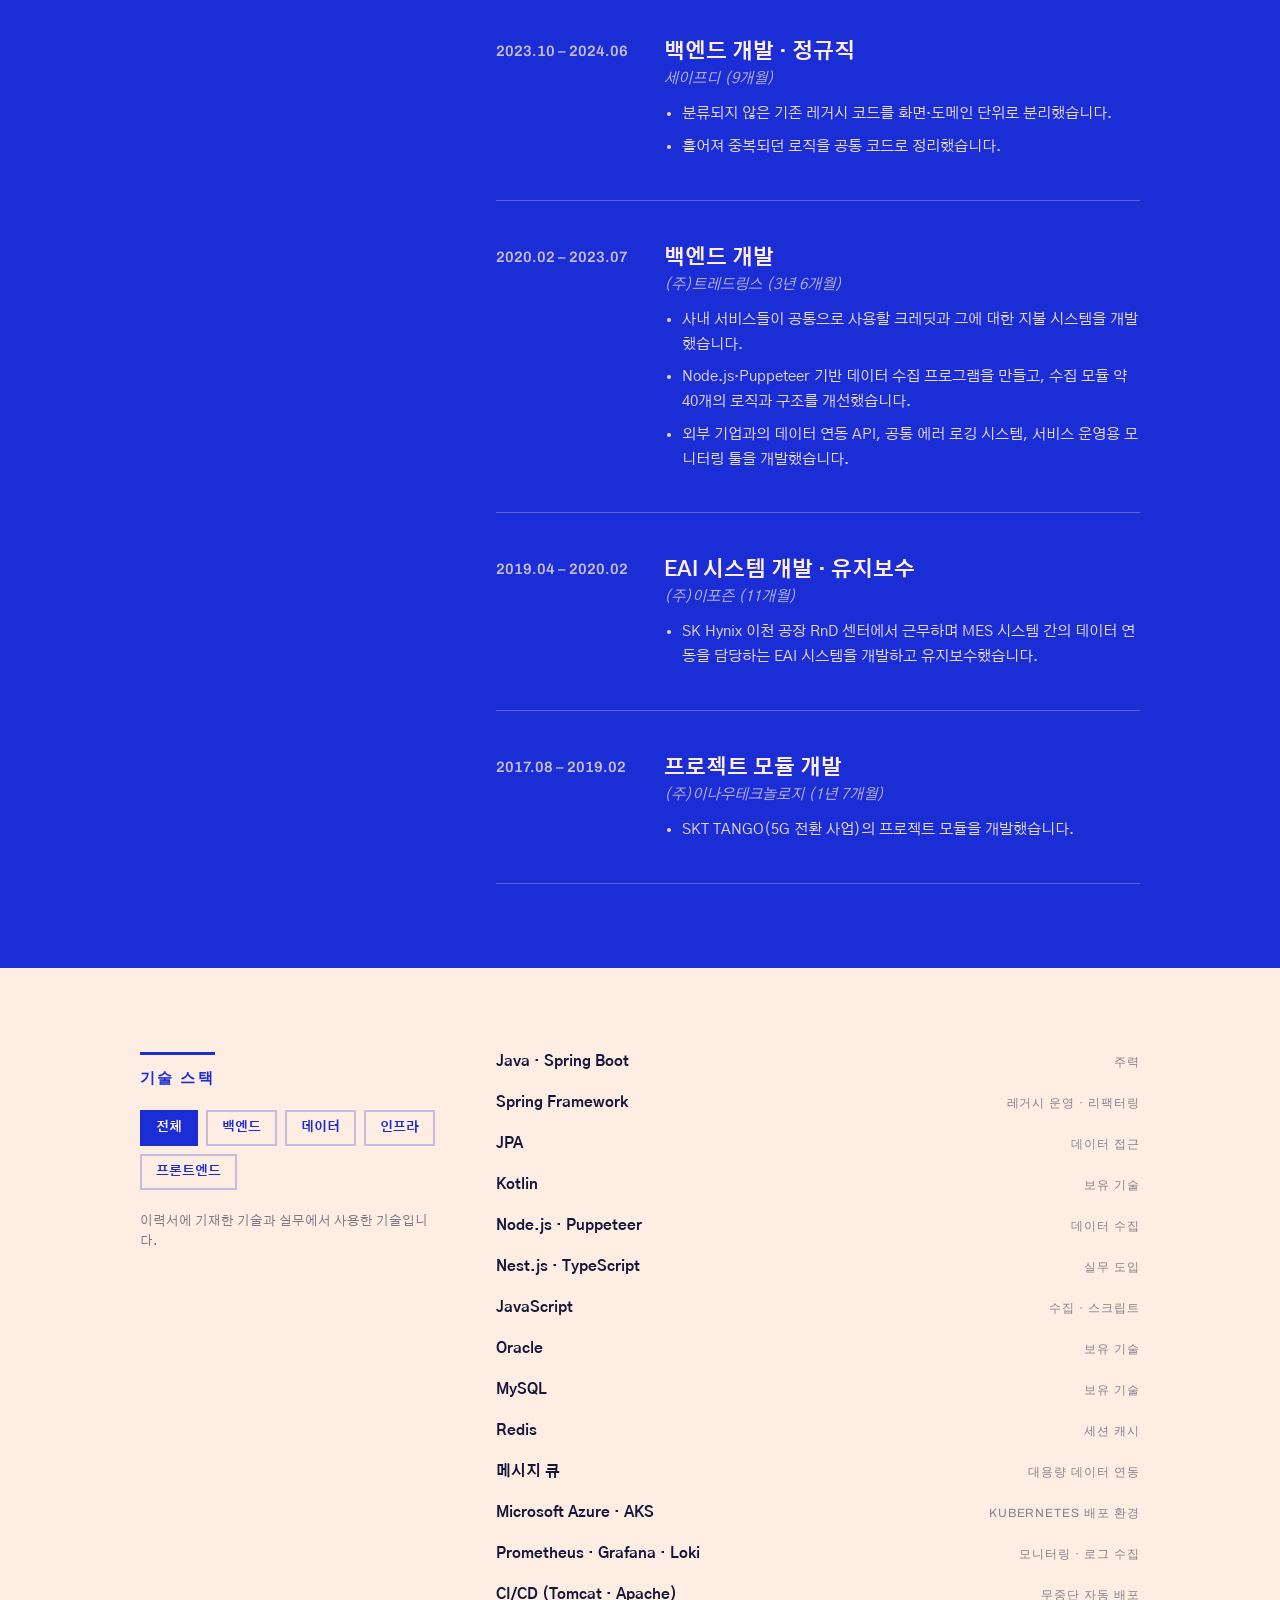
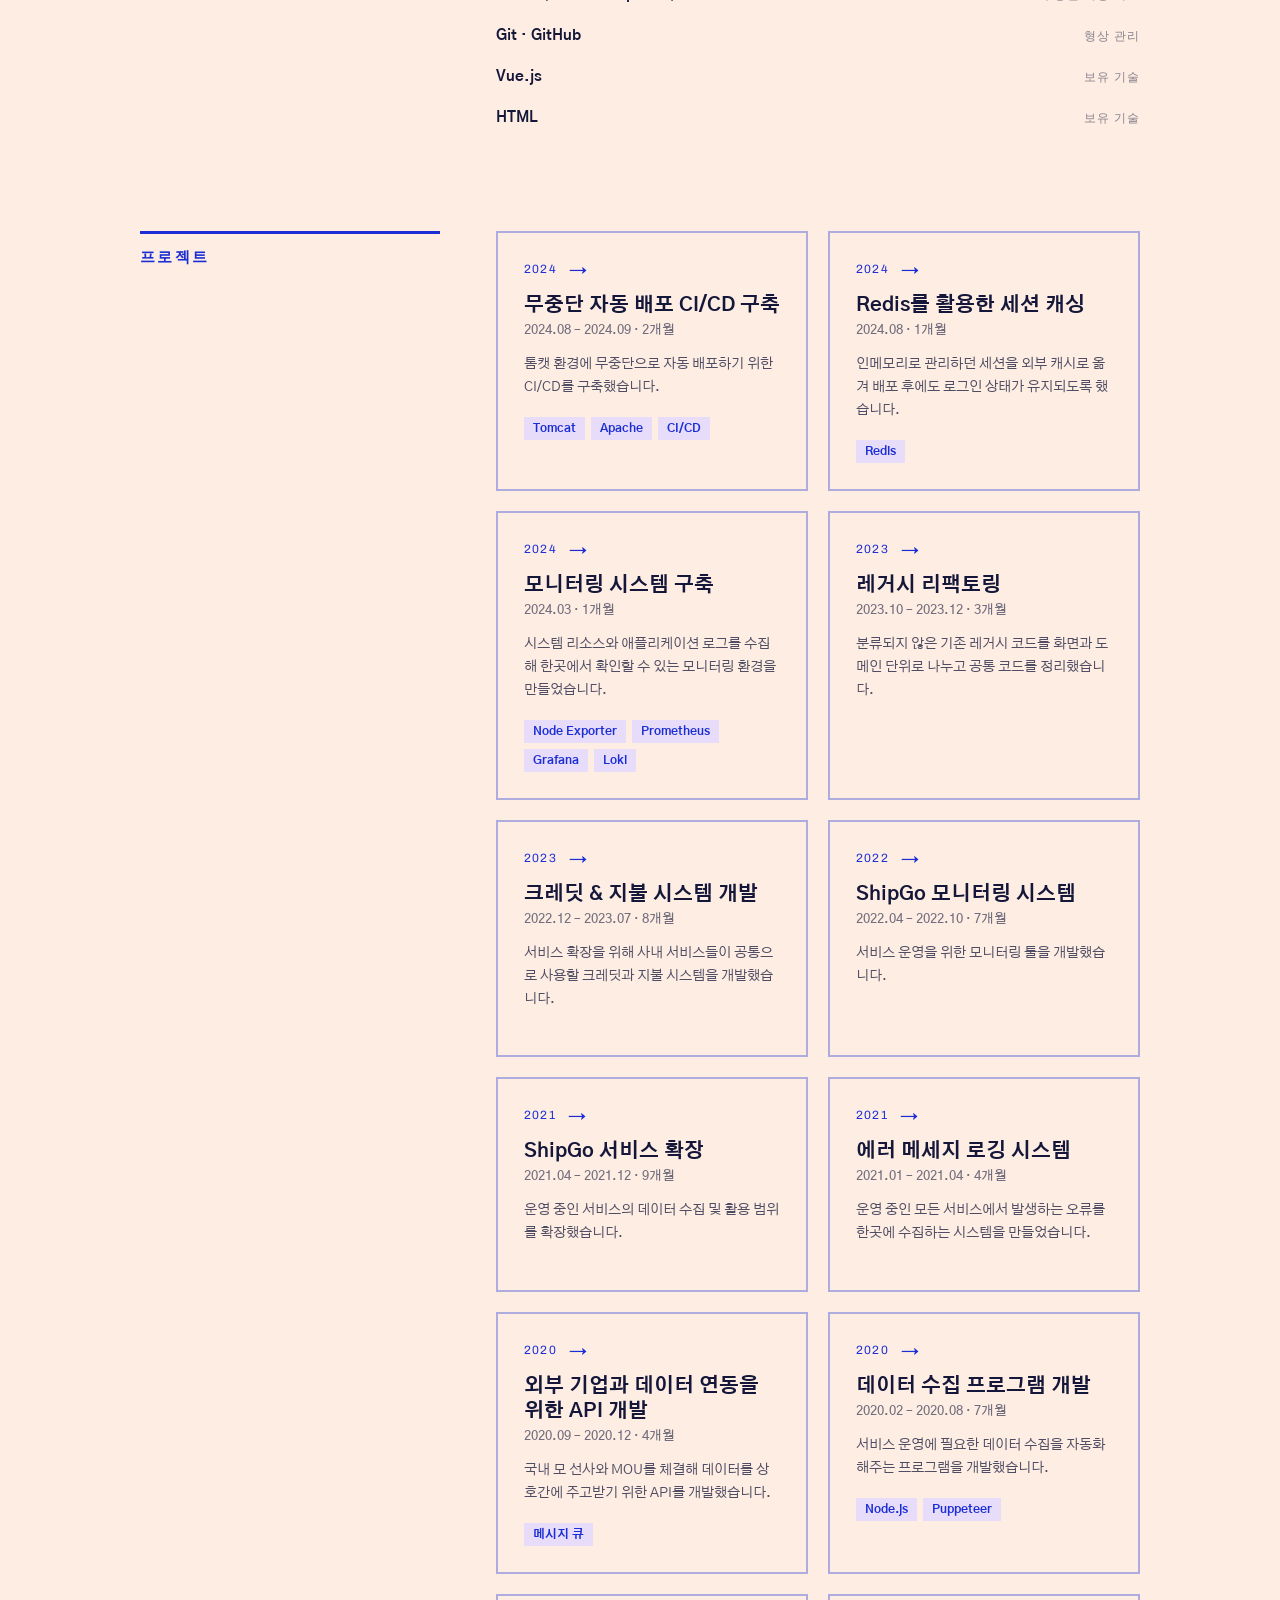
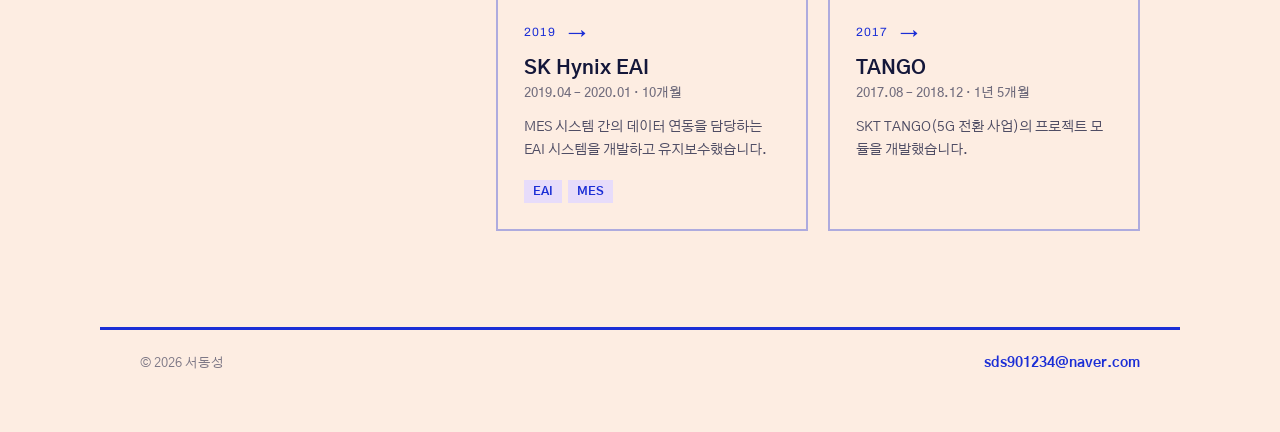
==== commit cd05f76f: "content: 공개 페이지에서 휴대폰 번호 제거 공개 GitHub Pages라 검색엔진·크롤러에 그대로 수집되므로 연락 수단은 이메일과 GitHub만 남깁니다.  Co-Autho" ====
--- a/index.html
+++ b/index.html
@@ -36,7 +36,6 @@
     <div class="contact">
       <div class="contact__label">Contact</div>
       <a class="contact__link contact__link--strong" href="mailto:sds901234@naver.com">sds901234@naver.com</a>
-      <a class="contact__link" href="tel:+821073928550">010-7392-8550</a>
       <a class="contact__link" href="https://github.com/traumereiii" target="_blank" rel="noopener">github.com/traumereiii</a>
     </div>
   </div>
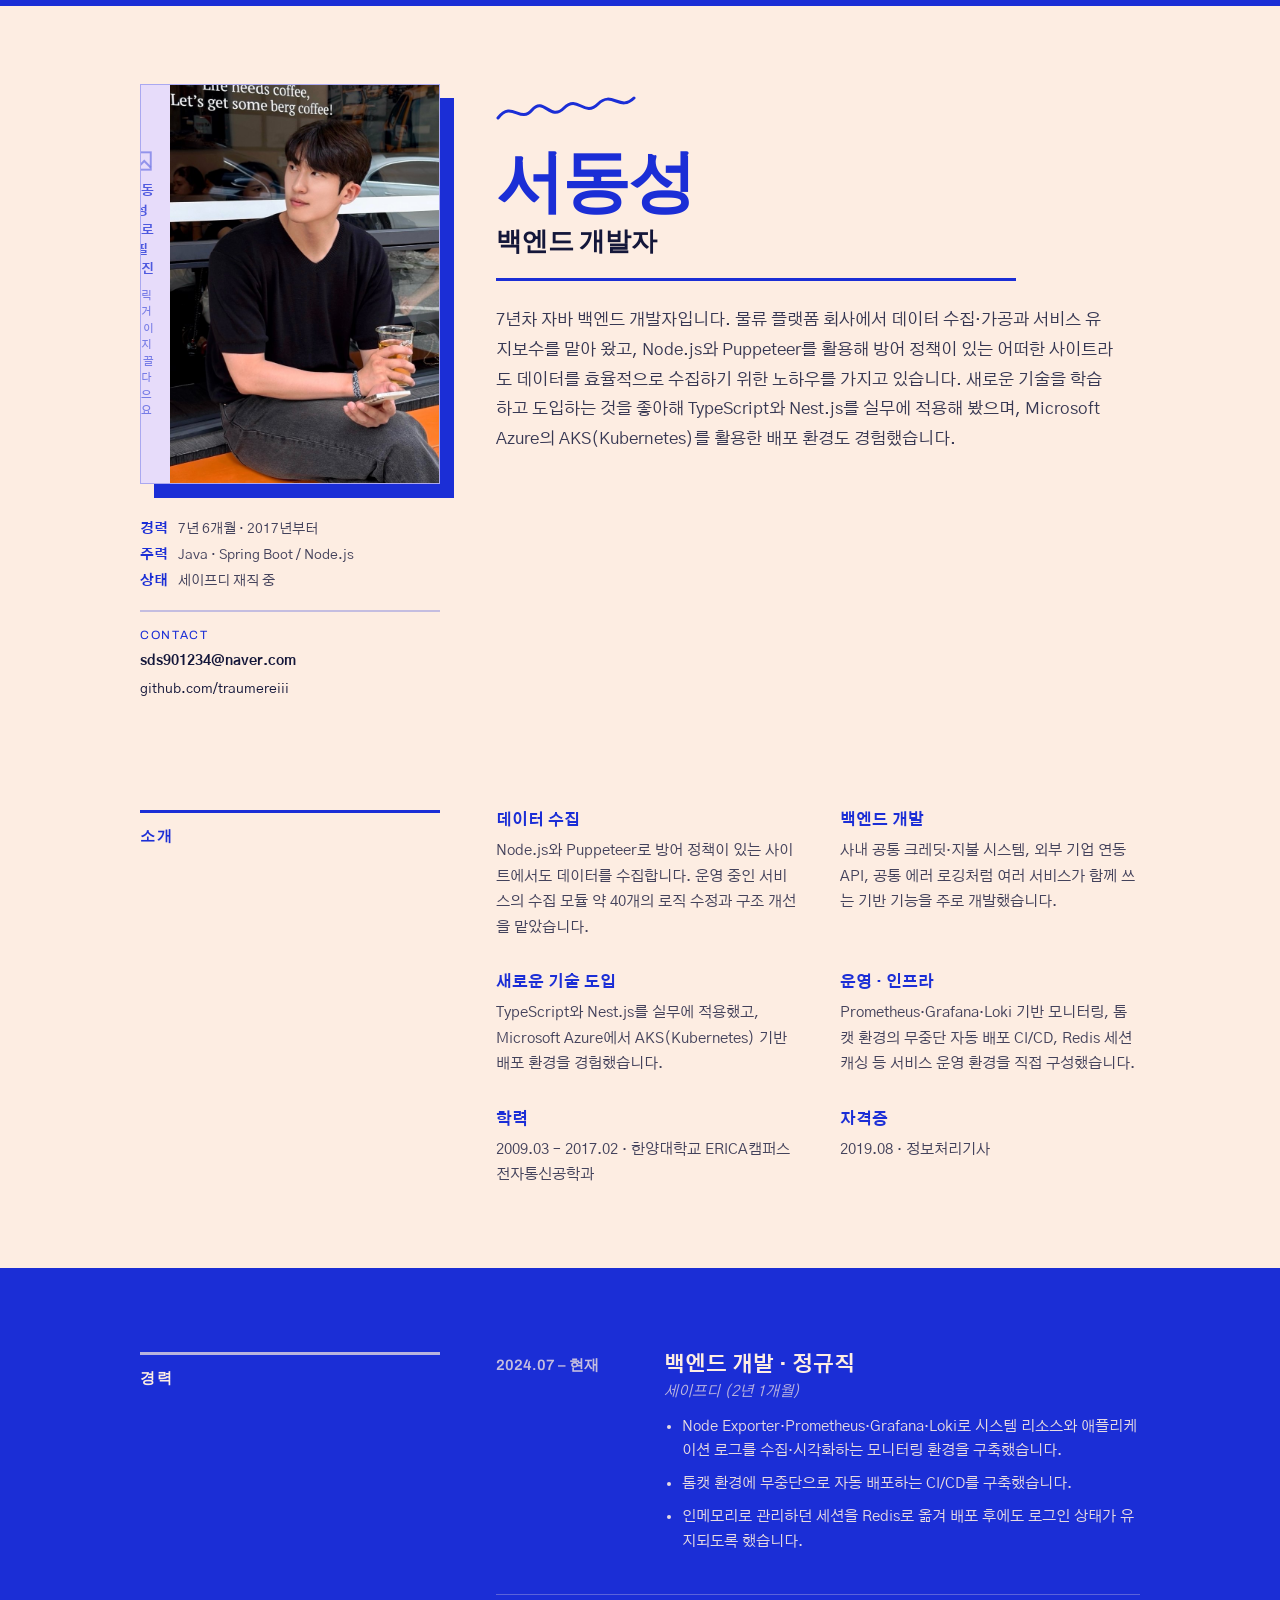
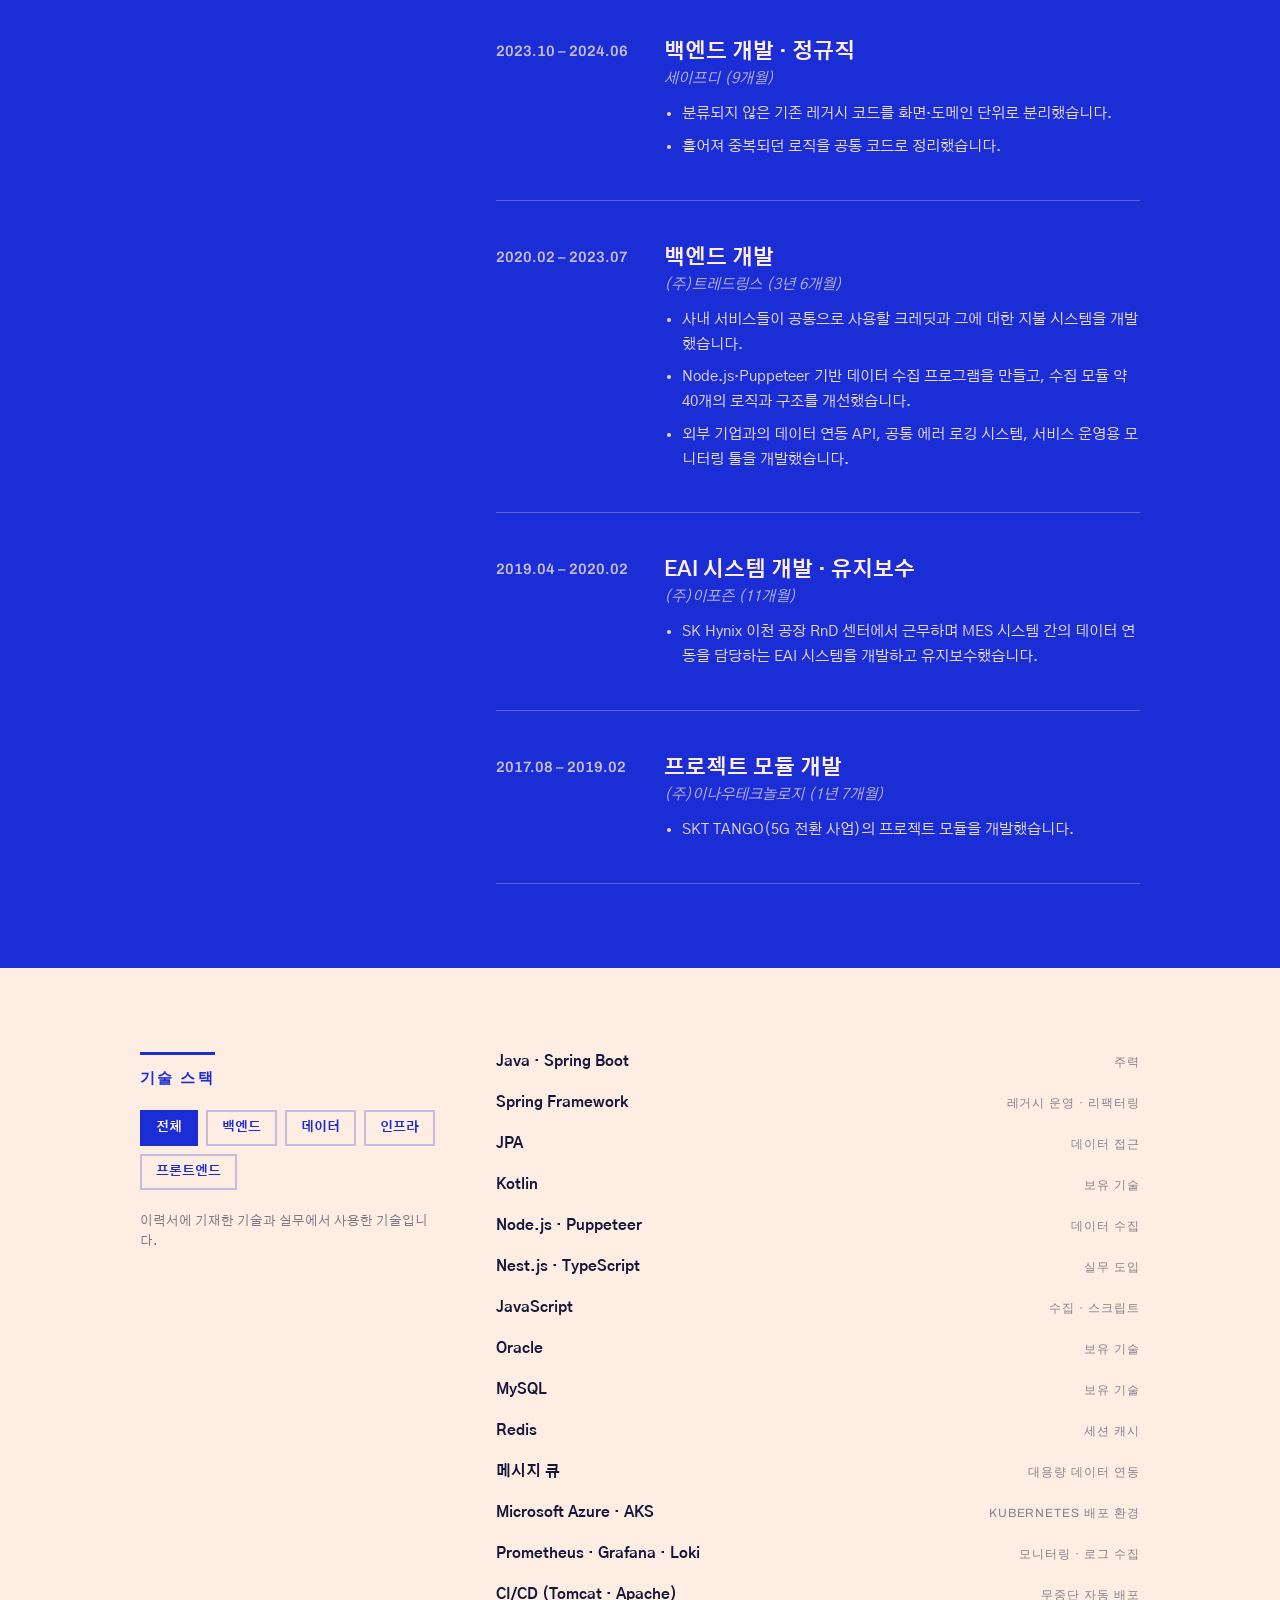
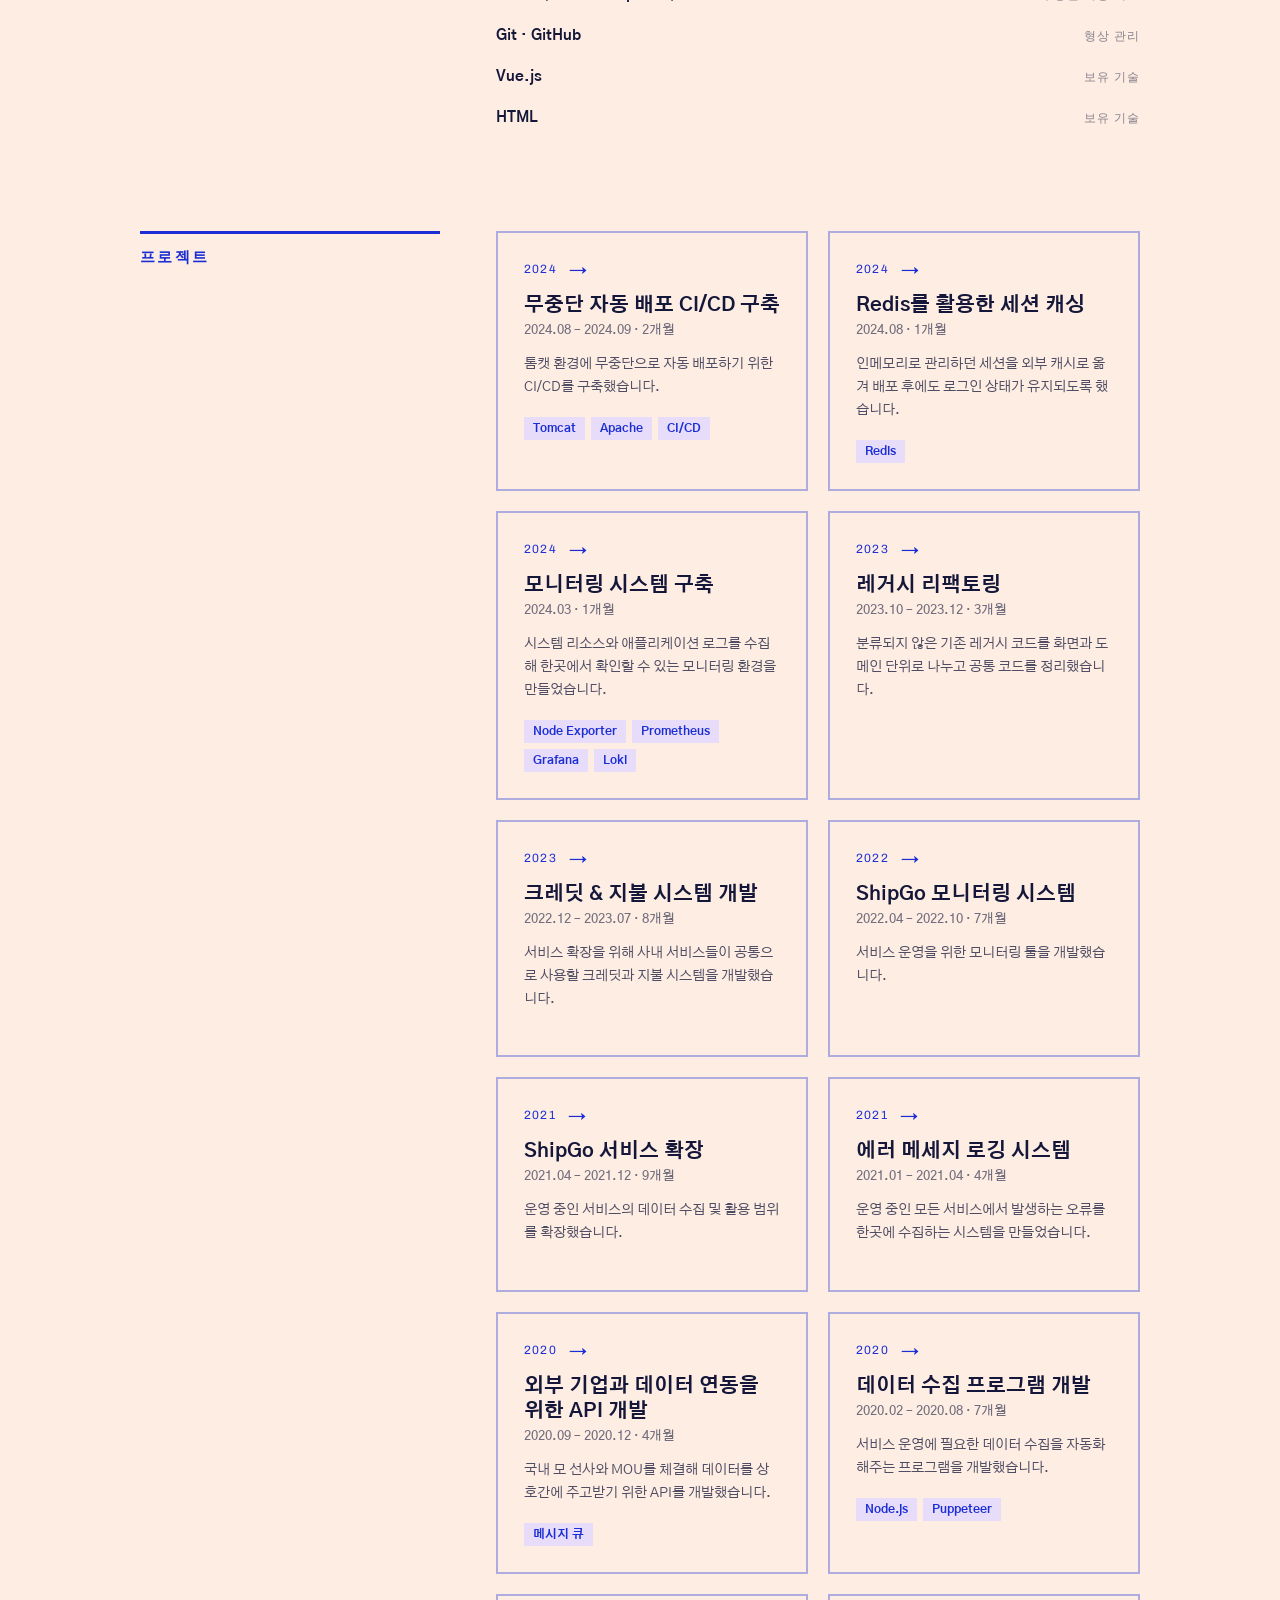
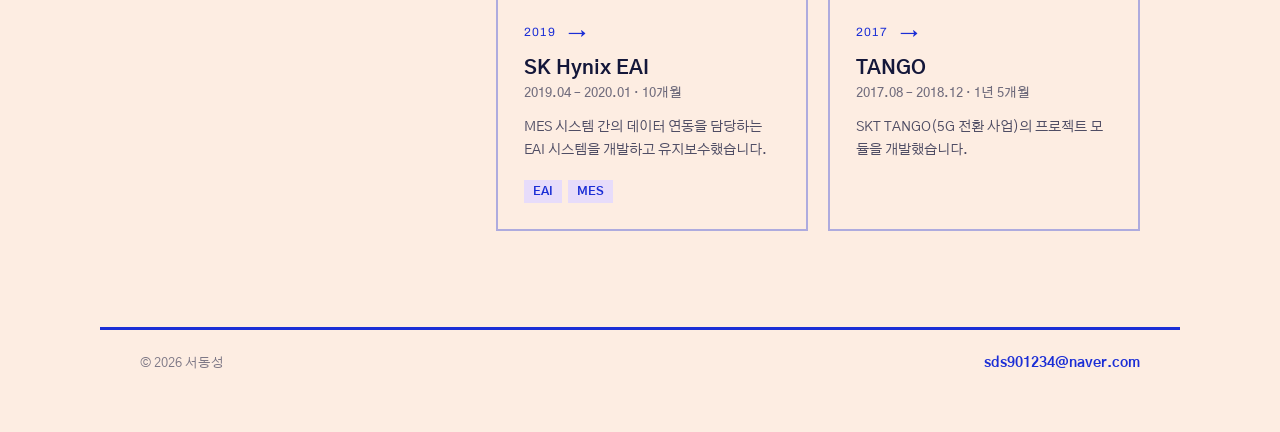
==== commit 738b258c: "feat: 프로필 사진 적용 원본 사진(3034x4046, 3.5MB)을 프레임 비율 3:4에 맞춰 상반신으로 자르고 800x1067 / 125KB로 줄여 images/profil" ====
--- a/index.html
+++ b/index.html
@@ -23,7 +23,7 @@
     <div class="photo">
       <div class="photo__shadow" aria-hidden="true"></div>
       <div class="photo__frame">
-        <image-slot id="profile-photo" shape="rect" placeholder="프로필 사진"></image-slot>
+        <image-slot id="profile-photo" shape="rect" src="./images/profile.jpg" placeholder="서동성 프로필 사진"></image-slot>
       </div>
     </div>
 
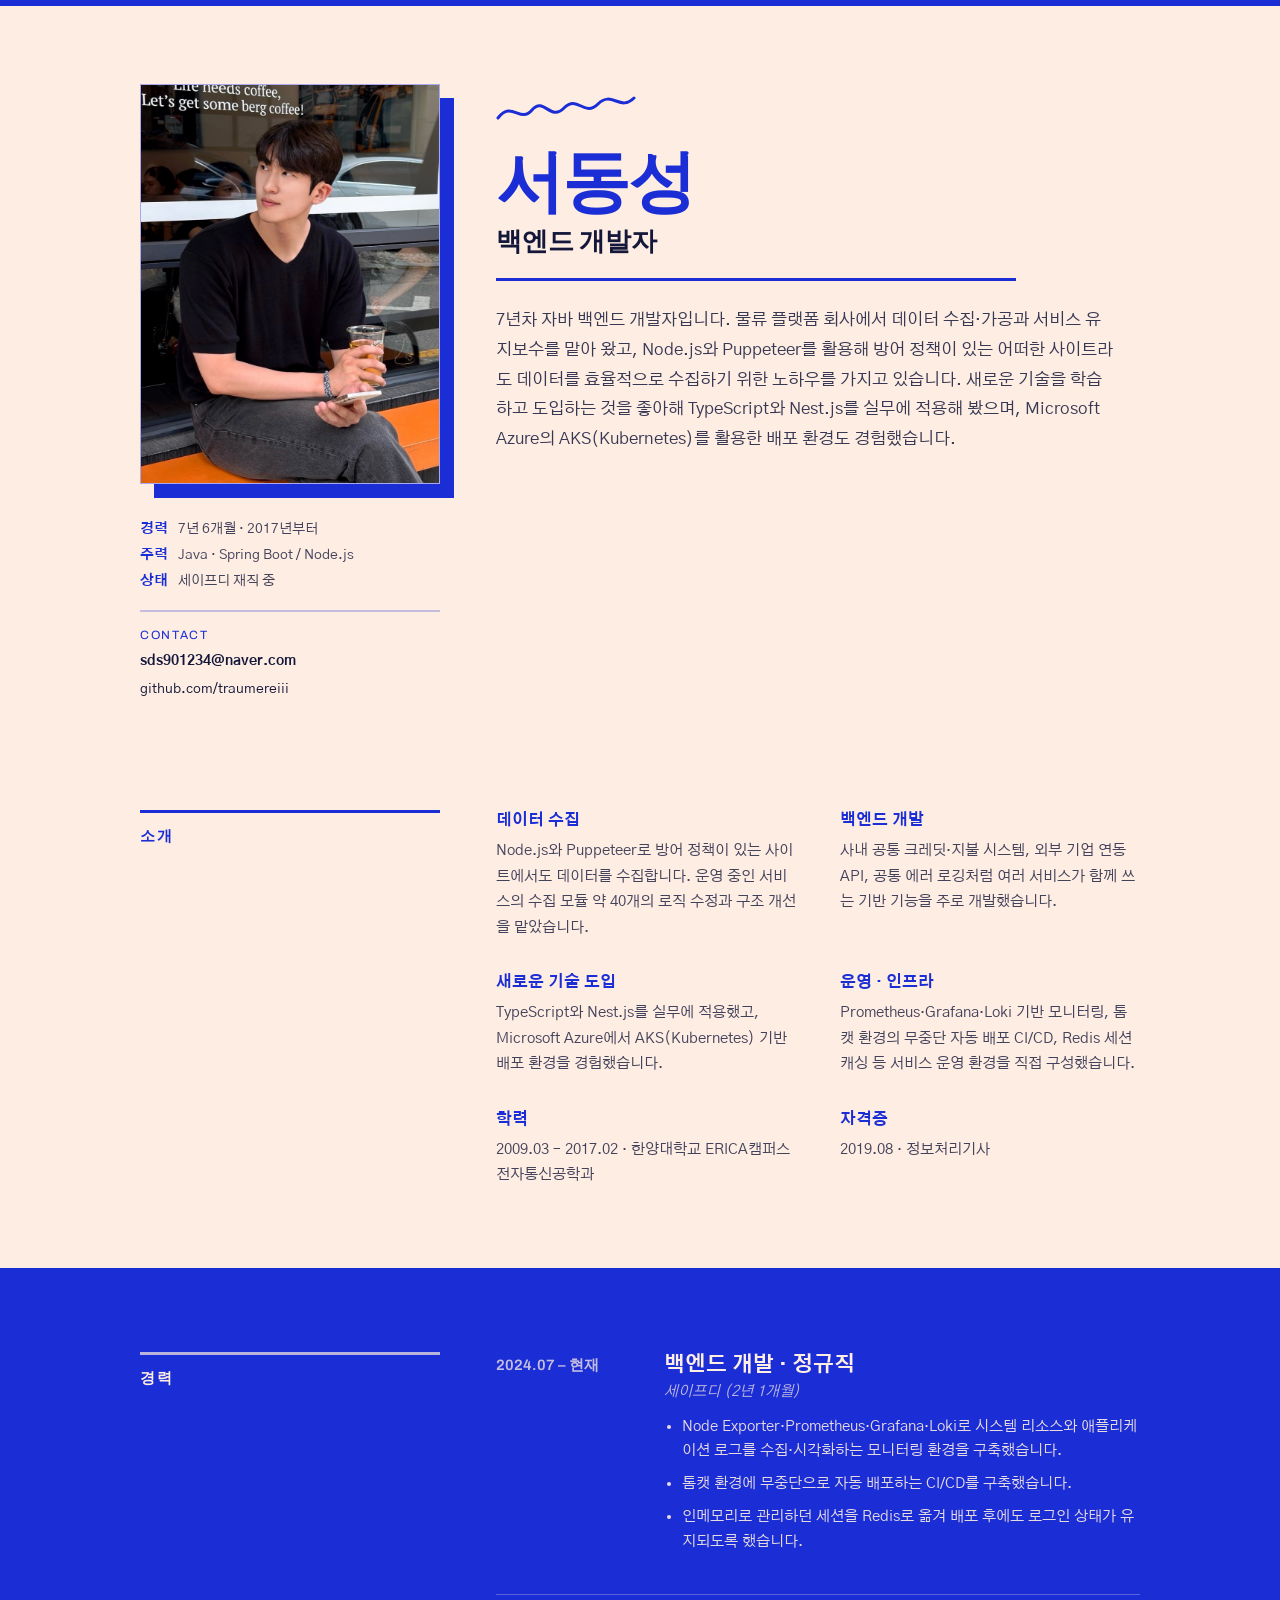
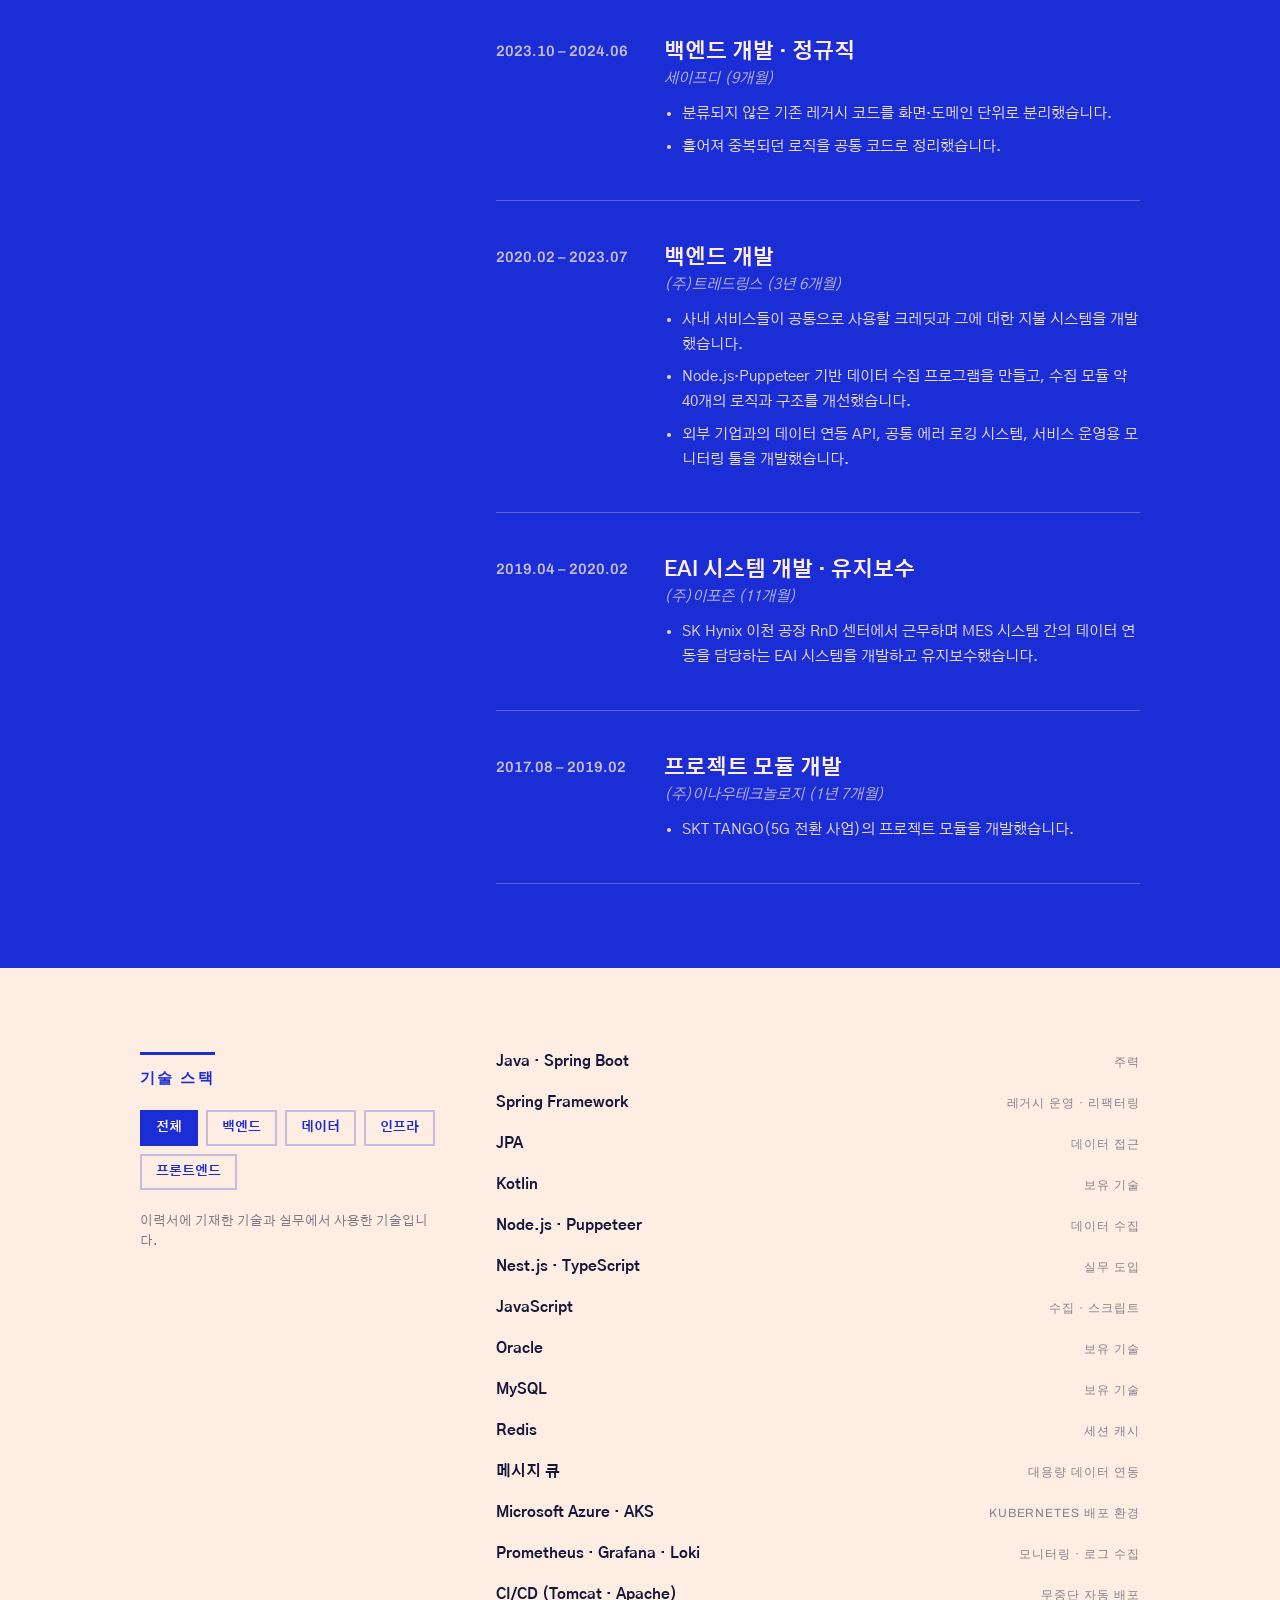
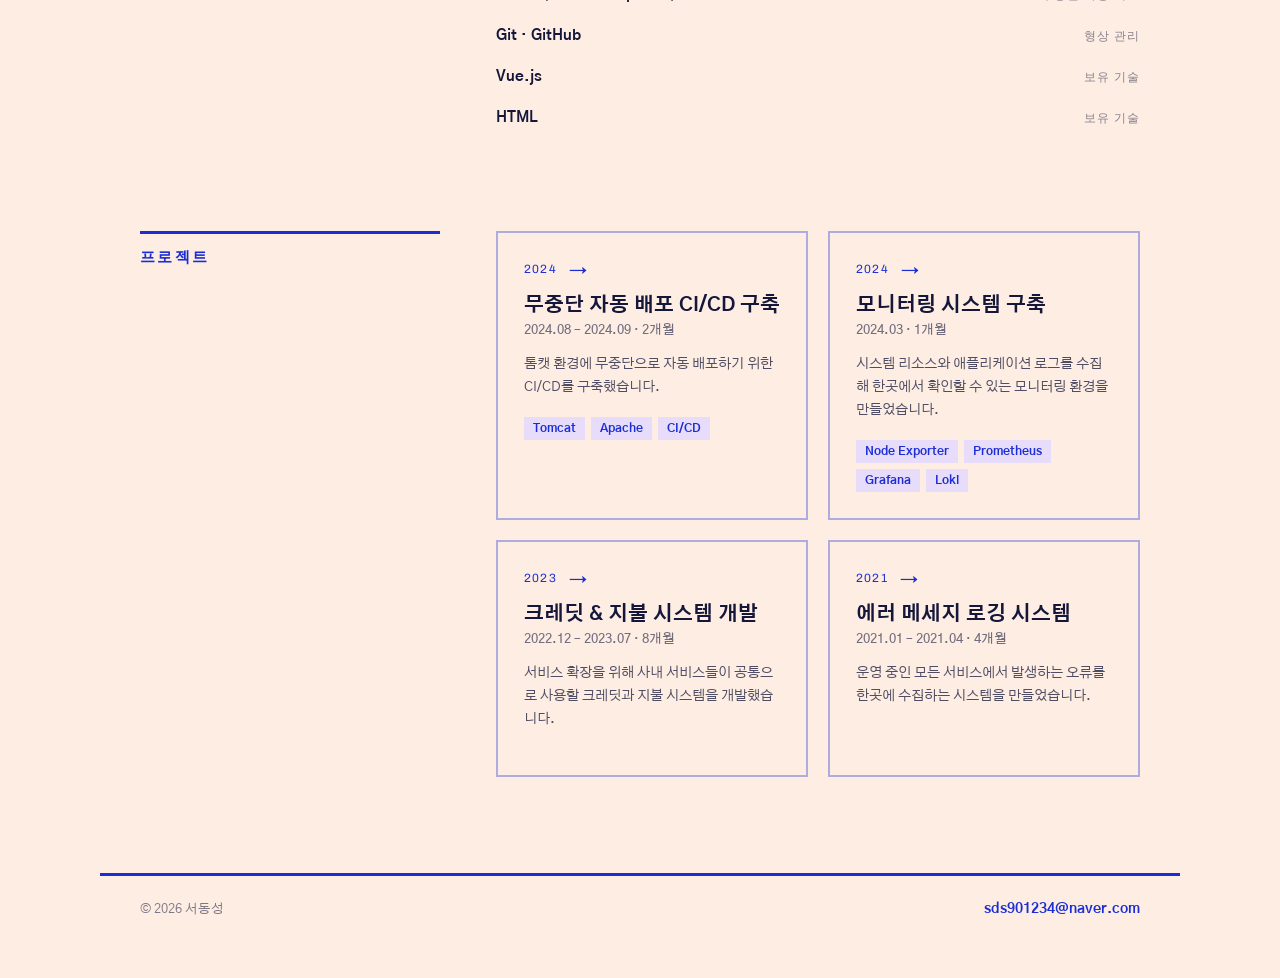
==== commit 84d4a882: "fix: 프로필 사진을 고정 이미지로 바꾸고 프로젝트 목록 정리 프로필 사진 - <image-slot>을 일반 <img>로 교체   클릭해도 파일 선택 창이 열리지 않고, loca" ====
--- a/index.html
+++ b/index.html
@@ -23,7 +23,7 @@
     <div class="photo">
       <div class="photo__shadow" aria-hidden="true"></div>
       <div class="photo__frame">
-        <image-slot id="profile-photo" shape="rect" src="./images/profile.jpg" placeholder="서동성 프로필 사진"></image-slot>
+        <img class="photo__img" src="./images/profile.jpg" alt="서동성 프로필 사진" width="800" height="1067">
       </div>
     </div>
 
--- a/css/style.css
+++ b/css/style.css
@@ -134,8 +134,20 @@
   overflow: hidden;
 }
 
-/* 이미지 슬롯은 항상 프레임 전체를 채웁니다. */
-.photo__frame > image-slot,
+/* 프로필 사진은 교체할 일이 없는 고정 이미지라 프레임을 그대로 채웁니다.
+   프레임과 이미지 모두 3:4라 잘리는 부분은 없고, 프레임 비율이 달라지더라도
+   얼굴이 먼저 남도록 위쪽을 기준으로 맞춥니다. */
+.photo__img {
+  position: absolute;
+  inset: 0;
+  display: block;
+  width: 100%;
+  height: 100%;
+  object-fit: cover;
+  object-position: center top;
+}
+
+/* 이미지 슬롯은 항상 자리 전체를 채웁니다. */
 .modal__shot > image-slot {
   position: absolute;
   inset: 0;
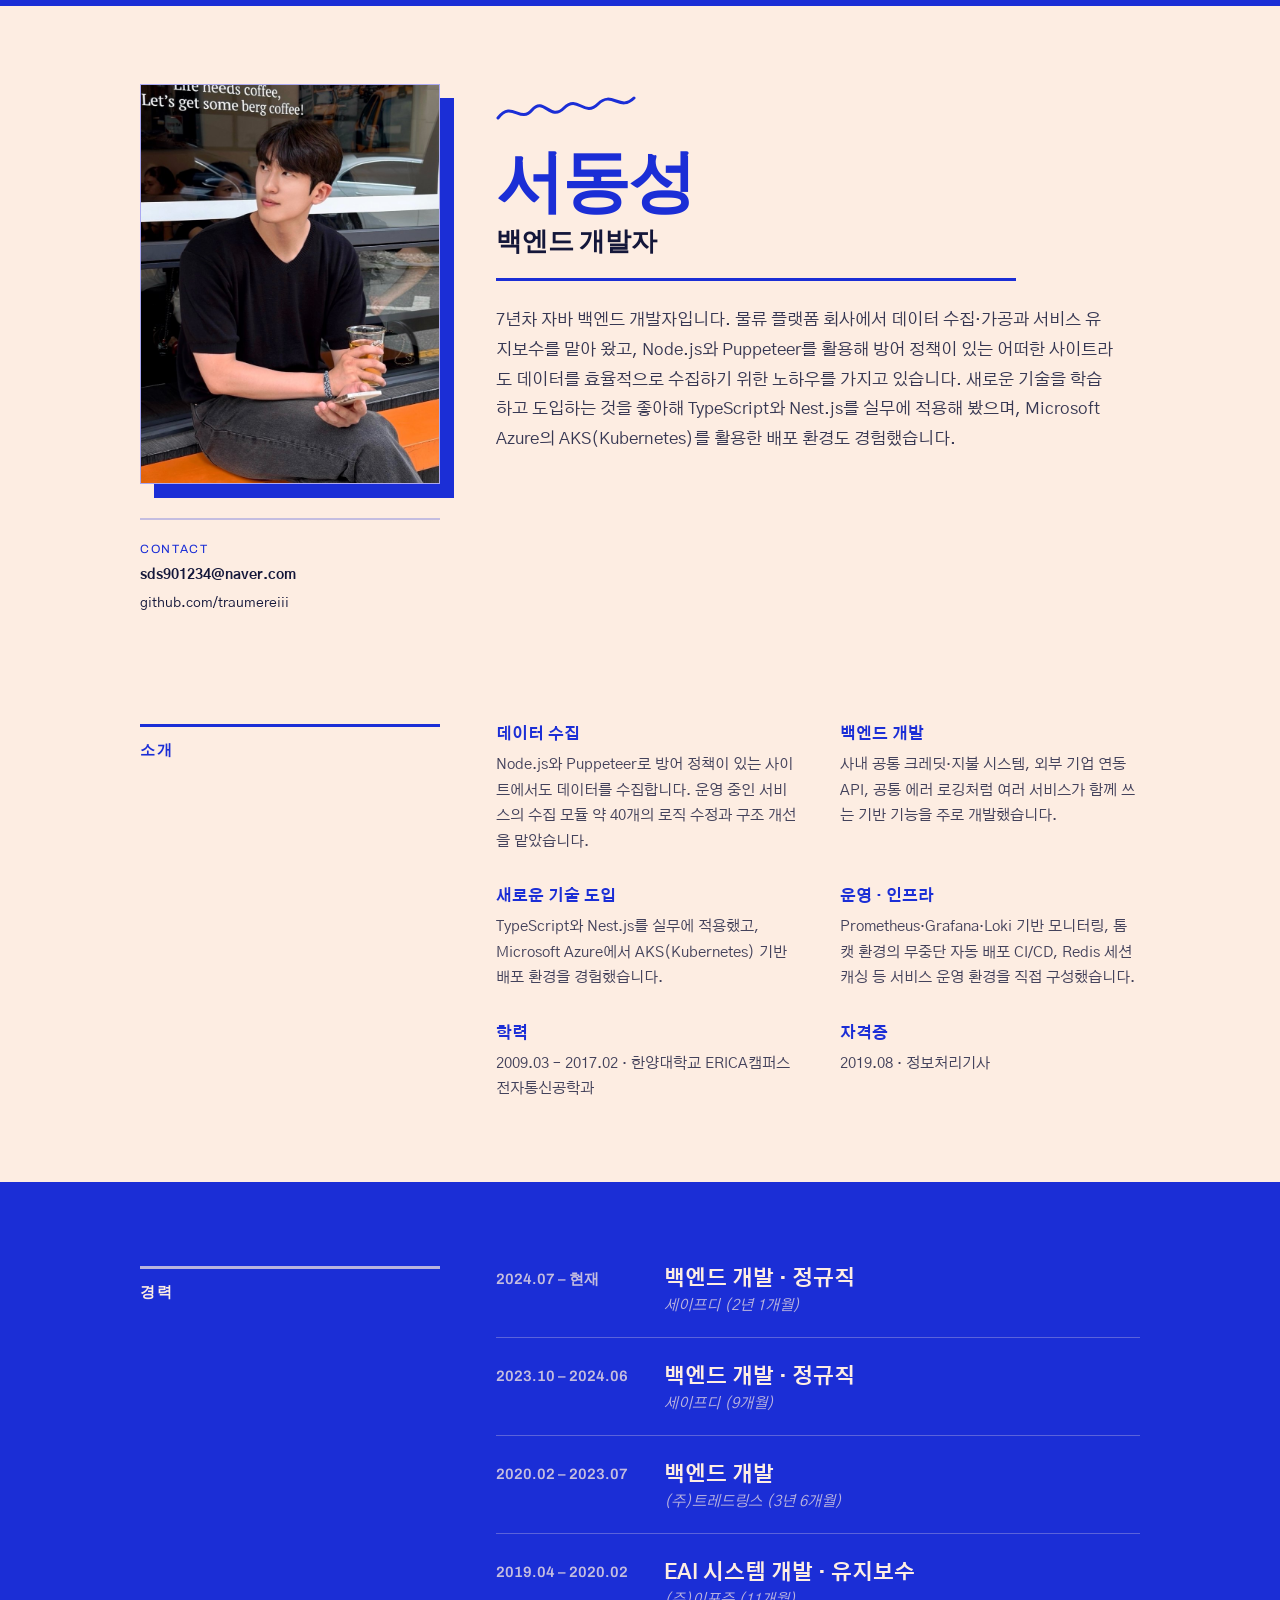
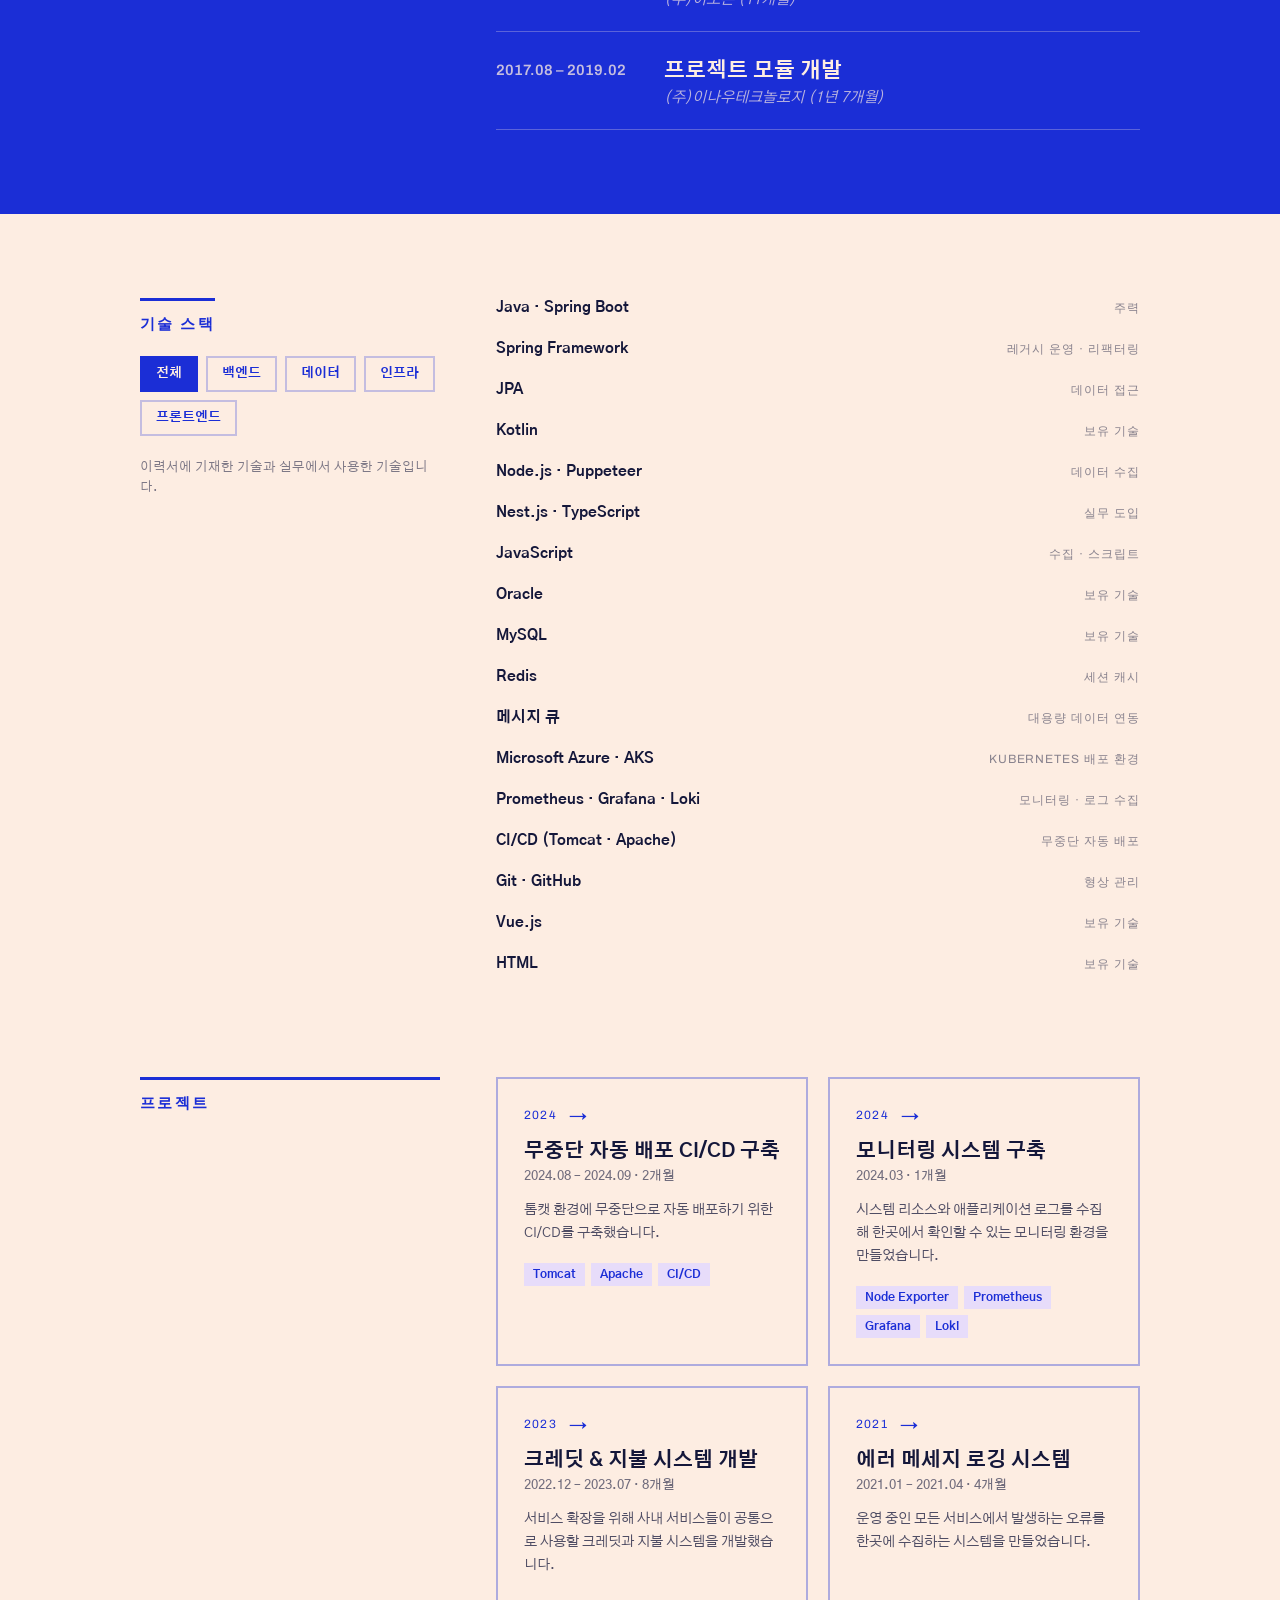
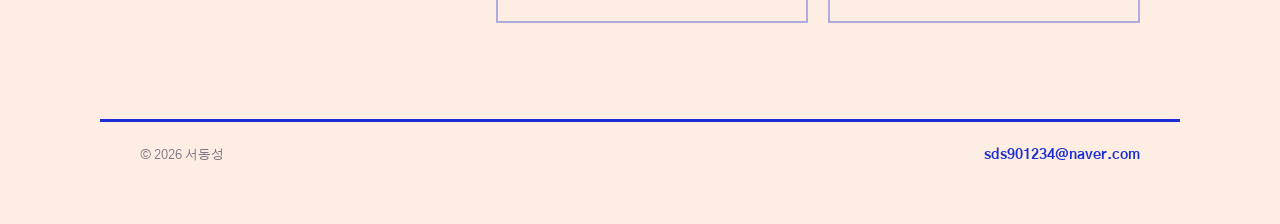
==== commit 34da7099: "refactor: 헤더 메타 정보와 경력 설명 제거 - 프로필 사진 아래 경력/주력/상태 목록(dl.meta) 삭제   연락처가 사진 바로 아래로 올라오면서 구분선이 사진 그림자에" ====
--- a/index.html
+++ b/index.html
@@ -26,12 +26,6 @@
         <img class="photo__img" src="./images/profile.jpg" alt="서동성 프로필 사진" width="800" height="1067">
       </div>
     </div>
-
-    <dl class="meta">
-      <div class="meta__row"><dt>경력</dt><dd>7년 6개월 · 2017년부터</dd></div>
-      <div class="meta__row"><dt>주력</dt><dd>Java · Spring Boot / Node.js</dd></div>
-      <div class="meta__row"><dt>상태</dt><dd data-bind="availability"></dd></div>
-    </dl>
 
     <div class="contact">
       <div class="contact__label">Contact</div>
--- a/css/style.css
+++ b/css/style.css
@@ -153,26 +153,14 @@
   inset: 0;
 }
 
-/* 위치 / 경력 / 상태 */
-.meta {
-  margin: 0;
-  display: flex;
-  flex-direction: column;
-  gap: 8px;
-  padding-top: 16px;
-  font-size: 14px;
-  color: var(--ink-80);
-}
-.meta__row { display: flex; gap: 10px; }
-.meta dt { color: var(--blue); font-weight: 700; }
-.meta dd { margin: 0; }
-
-/* 연락처 */
+/* 연락처 — 사진 바로 아래에 오므로 구분선이 사진 그림자(아래로 14px)에
+   붙지 않도록 margin으로 띄웁니다. */
 .contact {
   display: flex;
   flex-direction: column;
   gap: 10px;
-  padding-top: 6px;
+  margin-top: 14px;
+  padding-top: 12px;
   border-top: 2px solid var(--blue-25);
   font-size: 14px;
 }
@@ -258,13 +246,13 @@
 .jobs {
   display: flex;
   flex-direction: column;
-  gap: 44px;
+  gap: 26px;
 }
 .job {
   display: grid;
   grid-template-columns: 140px 1fr;
   gap: 28px;
-  padding-bottom: 40px;
+  padding-bottom: 22px;
   border-bottom: 1px solid var(--cream-28);
 }
 .job__period {
@@ -277,7 +265,7 @@
 .job__body {
   display: flex;
   flex-direction: column;
-  gap: 14px;
+  gap: 4px;
 }
 .job__role {
   font-size: 21px;
@@ -288,17 +276,6 @@
   font-size: 15px;
   font-style: italic;
   color: var(--cream-70);
-  margin-top: 4px;
-}
-.job__points {
-  margin: 0;
-  padding-left: 18px;
-  display: flex;
-  flex-direction: column;
-  gap: 8px;
-  font-size: 15px;
-  line-height: 1.65;
-  color: var(--cream-90);
 }
 
 /* ---------- 기술 스택 ---------- */
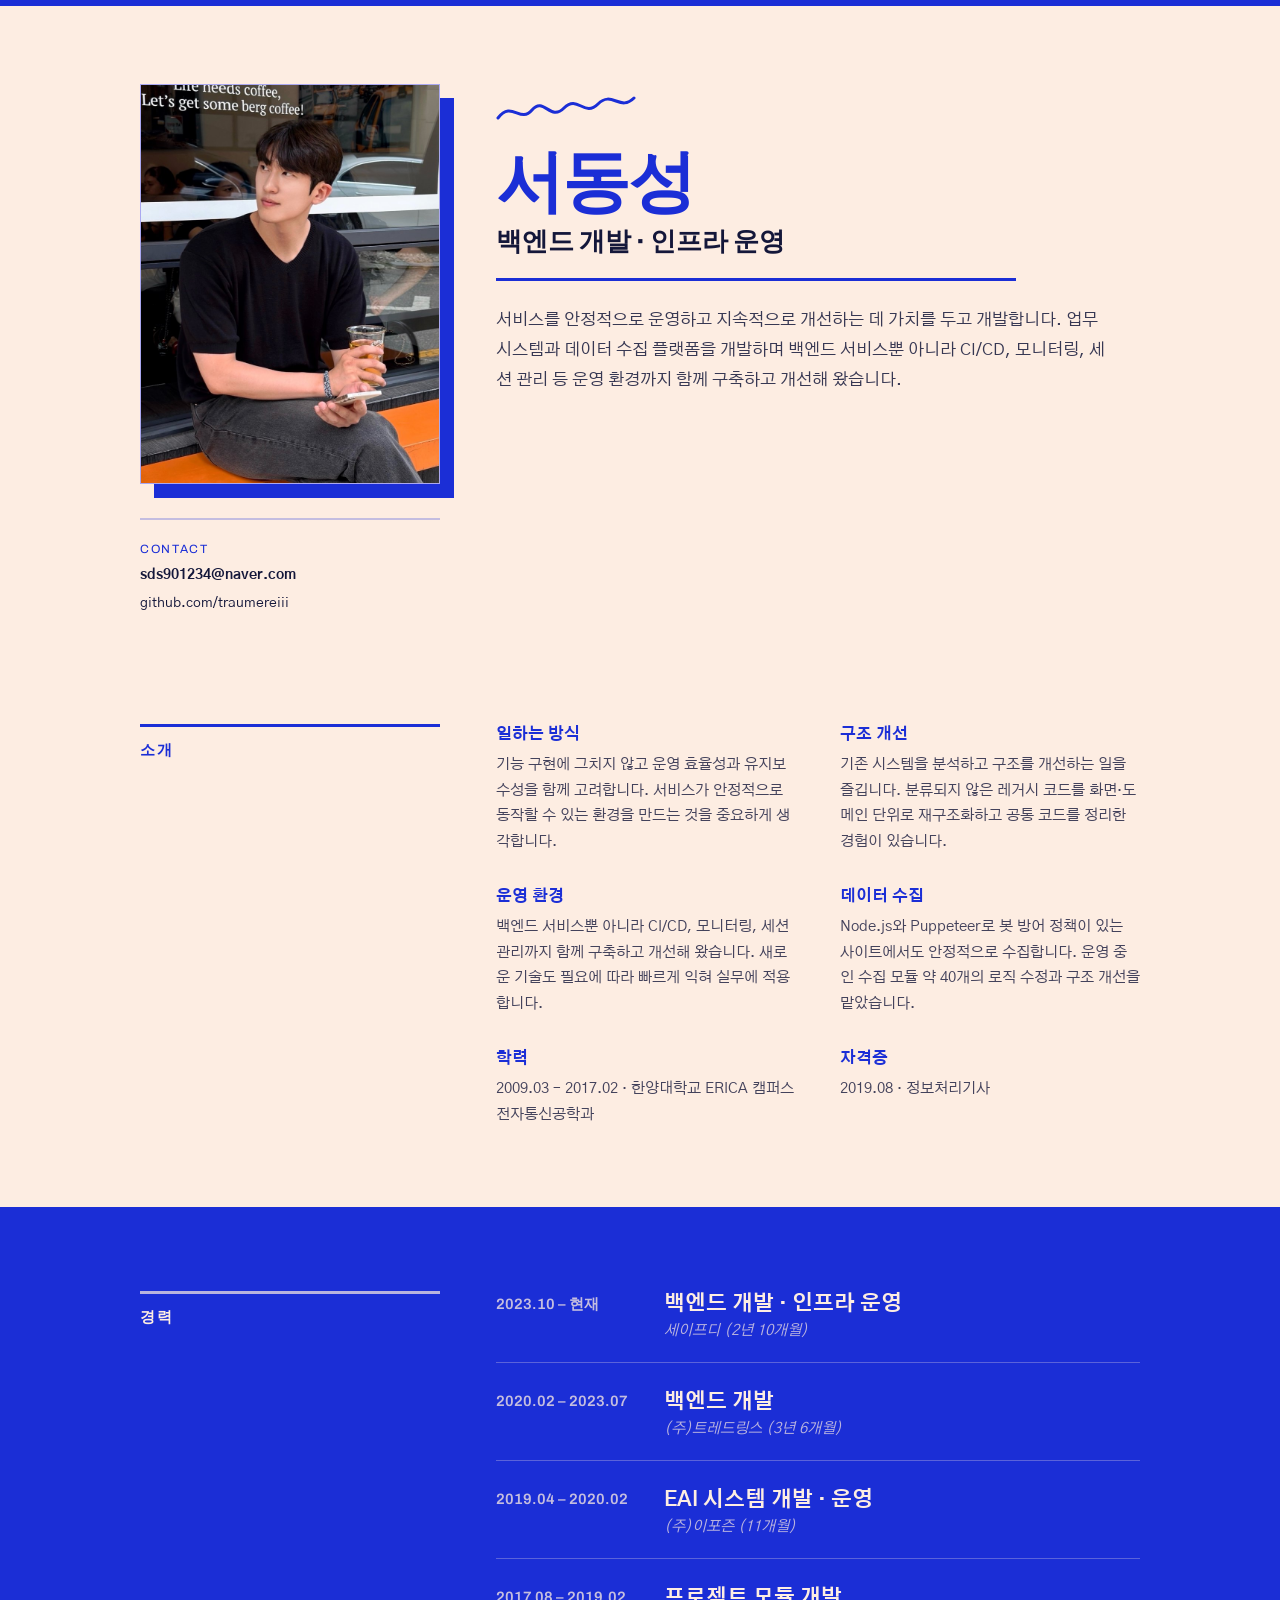
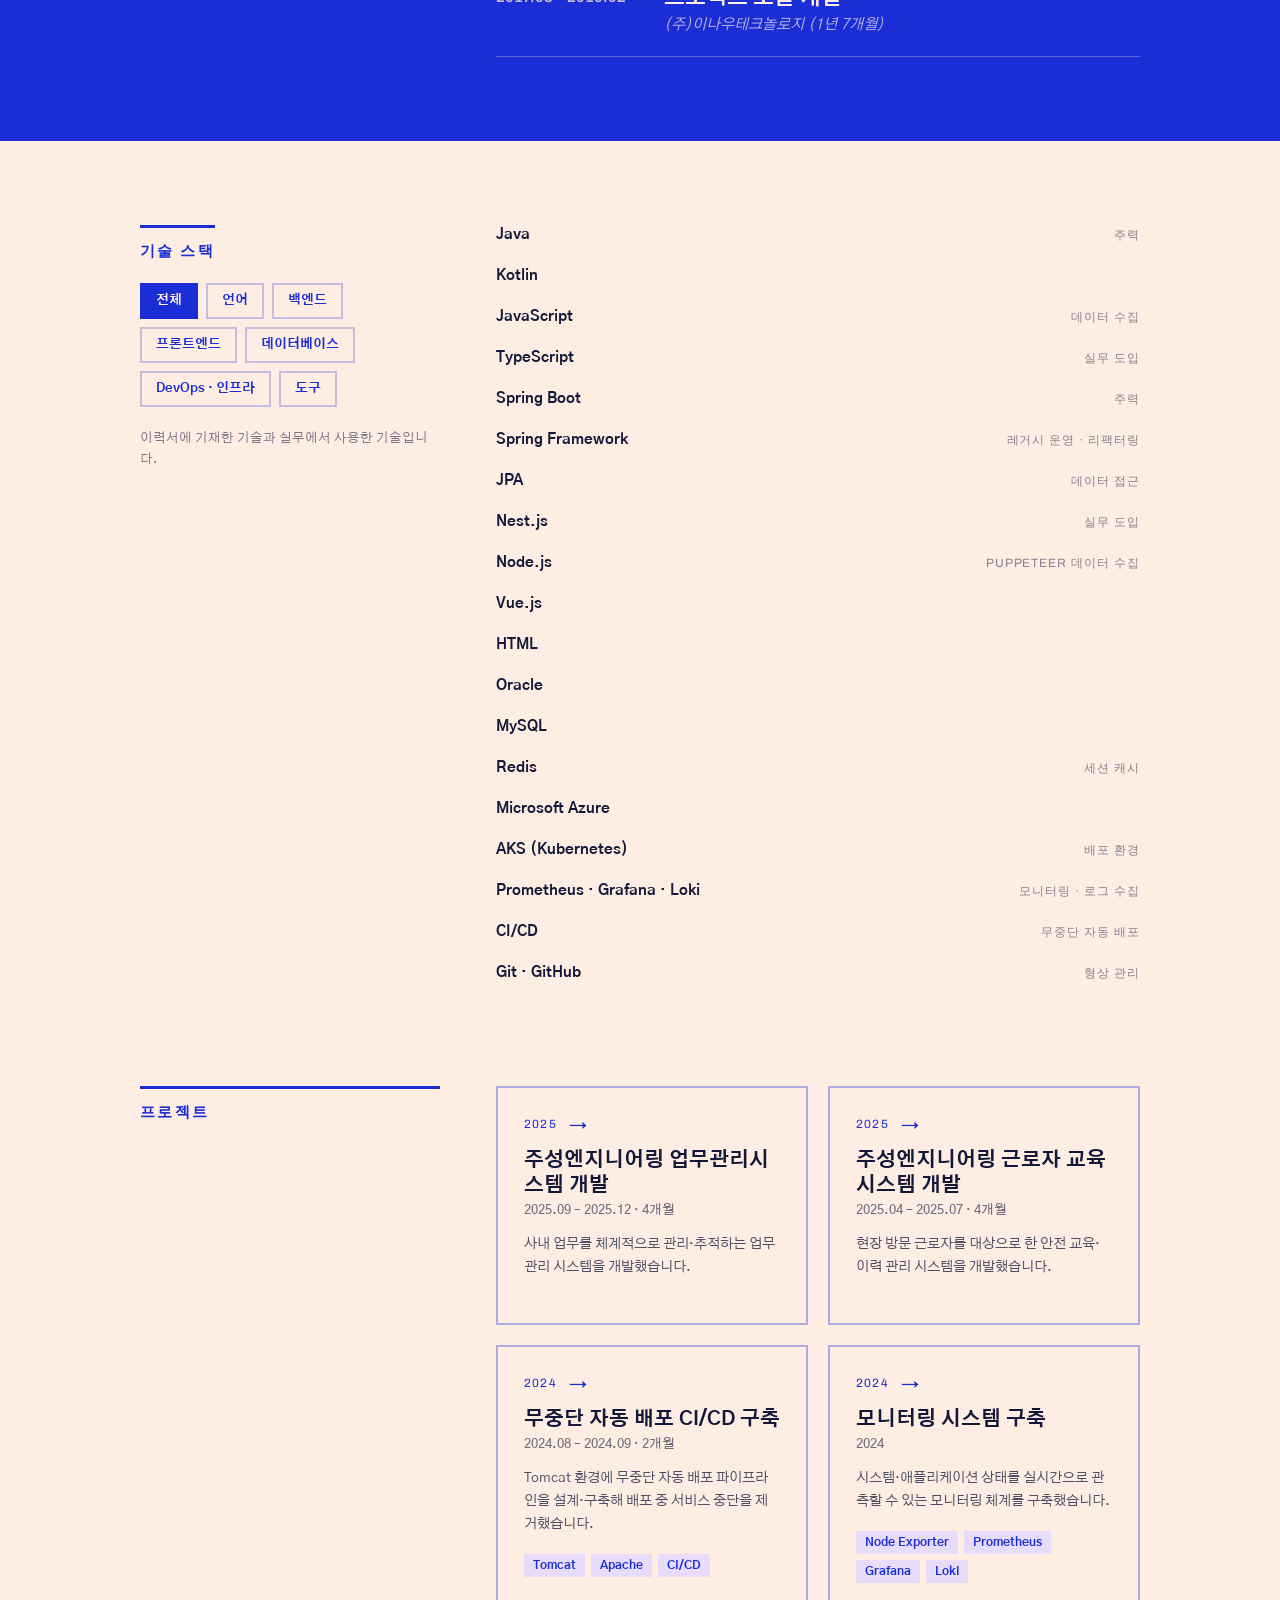
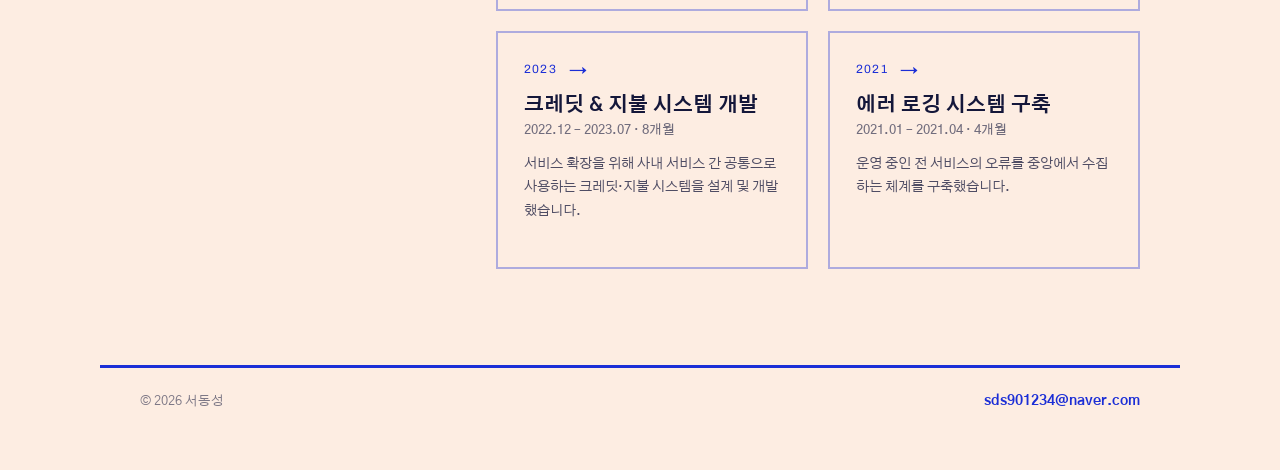
==== commit 7b2c98a3: "content: 이력서 원문(RESUME.md) 기준으로 내용 갱신 PDF보다 최신인 RESUME.md를 기준으로 다시 맞췄습니다.  - 소개 문단을 새 자기소개로 교체하고, 소개" ====
--- a/index.html
+++ b/index.html
@@ -3,8 +3,8 @@
 <head>
 <meta charset="utf-8">
 <meta name="viewport" content="width=device-width, initial-scale=1">
-<title>서동성 · 백엔드 개발자</title>
-<meta name="description" content="데이터 수집과 서비스 운영을 주로 다루는 7년차 자바 백엔드 개발자 서동성의 프로필입니다.">
+<title>서동성 · 백엔드 개발 · 인프라 운영</title>
+<meta name="description" content="업무 시스템과 데이터 수집 플랫폼을 개발하며 CI/CD·모니터링 등 운영 환경까지 함께 다루는 백엔드 개발자 서동성의 프로필입니다.">
 <link rel="preconnect" href="https://fonts.googleapis.com">
 <link rel="preconnect" href="https://fonts.gstatic.com" crossorigin>
 <link href="https://fonts.googleapis.com/css2?family=Gothic+A1:wght@400;500;700;900&family=Archivo:wght@400;600;800&display=swap" rel="stylesheet">
@@ -39,9 +39,9 @@
     <svg class="squiggle" width="150" height="34" viewBox="0 0 150 34" fill="none" aria-hidden="true">
       <path d="M2 26c14-18 22 6 34-8s18 12 32-2 20 10 34-4 22 8 36-6" stroke="#1B2ED6" stroke-width="3" stroke-linecap="round" />
     </svg>
-    <h1 class="name">서동성<span class="name__role">백엔드 개발자</span></h1>
+    <h1 class="name">서동성<span class="name__role">백엔드 개발 · 인프라 운영</span></h1>
     <div class="rule" aria-hidden="true"></div>
-    <p class="lede">7년차 자바 백엔드 개발자입니다. 물류 플랫폼 회사에서 데이터 수집·가공과 서비스 유지보수를 맡아 왔고, Node.js와 Puppeteer를 활용해 방어 정책이 있는 어떠한 사이트라도 데이터를 효율적으로 수집하기 위한 노하우를 가지고 있습니다. 새로운 기술을 학습하고 도입하는 것을 좋아해 TypeScript와 Nest.js를 실무에 적용해 봤으며, Microsoft Azure의 AKS(Kubernetes)를 활용한 배포 환경도 경험했습니다.</p>
+    <p class="lede">서비스를 안정적으로 운영하고 지속적으로 개선하는 데 가치를 두고 개발합니다. 업무 시스템과 데이터 수집 플랫폼을 개발하며 백엔드 서비스뿐 아니라 CI/CD, 모니터링, 세션 관리 등 운영 환경까지 함께 구축하고 개선해 왔습니다.</p>
   </div>
 </header>
 
@@ -51,24 +51,24 @@
     <h2 class="eyebrow">소개</h2>
     <div class="about__grid">
       <div class="about__item">
-        <div class="about__title">데이터 수집</div>
-        <p>Node.js와 Puppeteer로 방어 정책이 있는 사이트에서도 데이터를 수집합니다. 운영 중인 서비스의 수집 모듈 약 40개의 로직 수정과 구조 개선을 맡았습니다.</p>
+        <div class="about__title">일하는 방식</div>
+        <p>기능 구현에 그치지 않고 운영 효율성과 유지보수성을 함께 고려합니다. 서비스가 안정적으로 동작할 수 있는 환경을 만드는 것을 중요하게 생각합니다.</p>
       </div>
       <div class="about__item">
-        <div class="about__title">백엔드 개발</div>
-        <p>사내 공통 크레딧·지불 시스템, 외부 기업 연동 API, 공통 에러 로깅처럼 여러 서비스가 함께 쓰는 기반 기능을 주로 개발했습니다.</p>
+        <div class="about__title">구조 개선</div>
+        <p>기존 시스템을 분석하고 구조를 개선하는 일을 즐깁니다. 분류되지 않은 레거시 코드를 화면·도메인 단위로 재구조화하고 공통 코드를 정리한 경험이 있습니다.</p>
       </div>
       <div class="about__item">
-        <div class="about__title">새로운 기술 도입</div>
-        <p>TypeScript와 Nest.js를 실무에 적용했고, Microsoft Azure에서 AKS(Kubernetes) 기반 배포 환경을 경험했습니다.</p>
+        <div class="about__title">운영 환경</div>
+        <p>백엔드 서비스뿐 아니라 CI/CD, 모니터링, 세션 관리까지 함께 구축하고 개선해 왔습니다. 새로운 기술도 필요에 따라 빠르게 익혀 실무에 적용합니다.</p>
       </div>
       <div class="about__item">
-        <div class="about__title">운영 · 인프라</div>
-        <p>Prometheus·Grafana·Loki 기반 모니터링, 톰캣 환경의 무중단 자동 배포 CI/CD, Redis 세션 캐싱 등 서비스 운영 환경을 직접 구성했습니다.</p>
+        <div class="about__title">데이터 수집</div>
+        <p>Node.js와 Puppeteer로 봇 방어 정책이 있는 사이트에서도 안정적으로 수집합니다. 운영 중인 수집 모듈 약 40개의 로직 수정과 구조 개선을 맡았습니다.</p>
       </div>
       <div class="about__item">
         <div class="about__title">학력</div>
-        <p>2009.03 – 2017.02 · 한양대학교 ERICA캠퍼스 전자통신공학과</p>
+        <p>2009.03 – 2017.02 · 한양대학교 ERICA 캠퍼스 전자통신공학과</p>
       </div>
       <div class="about__item">
         <div class="about__title">자격증</div>
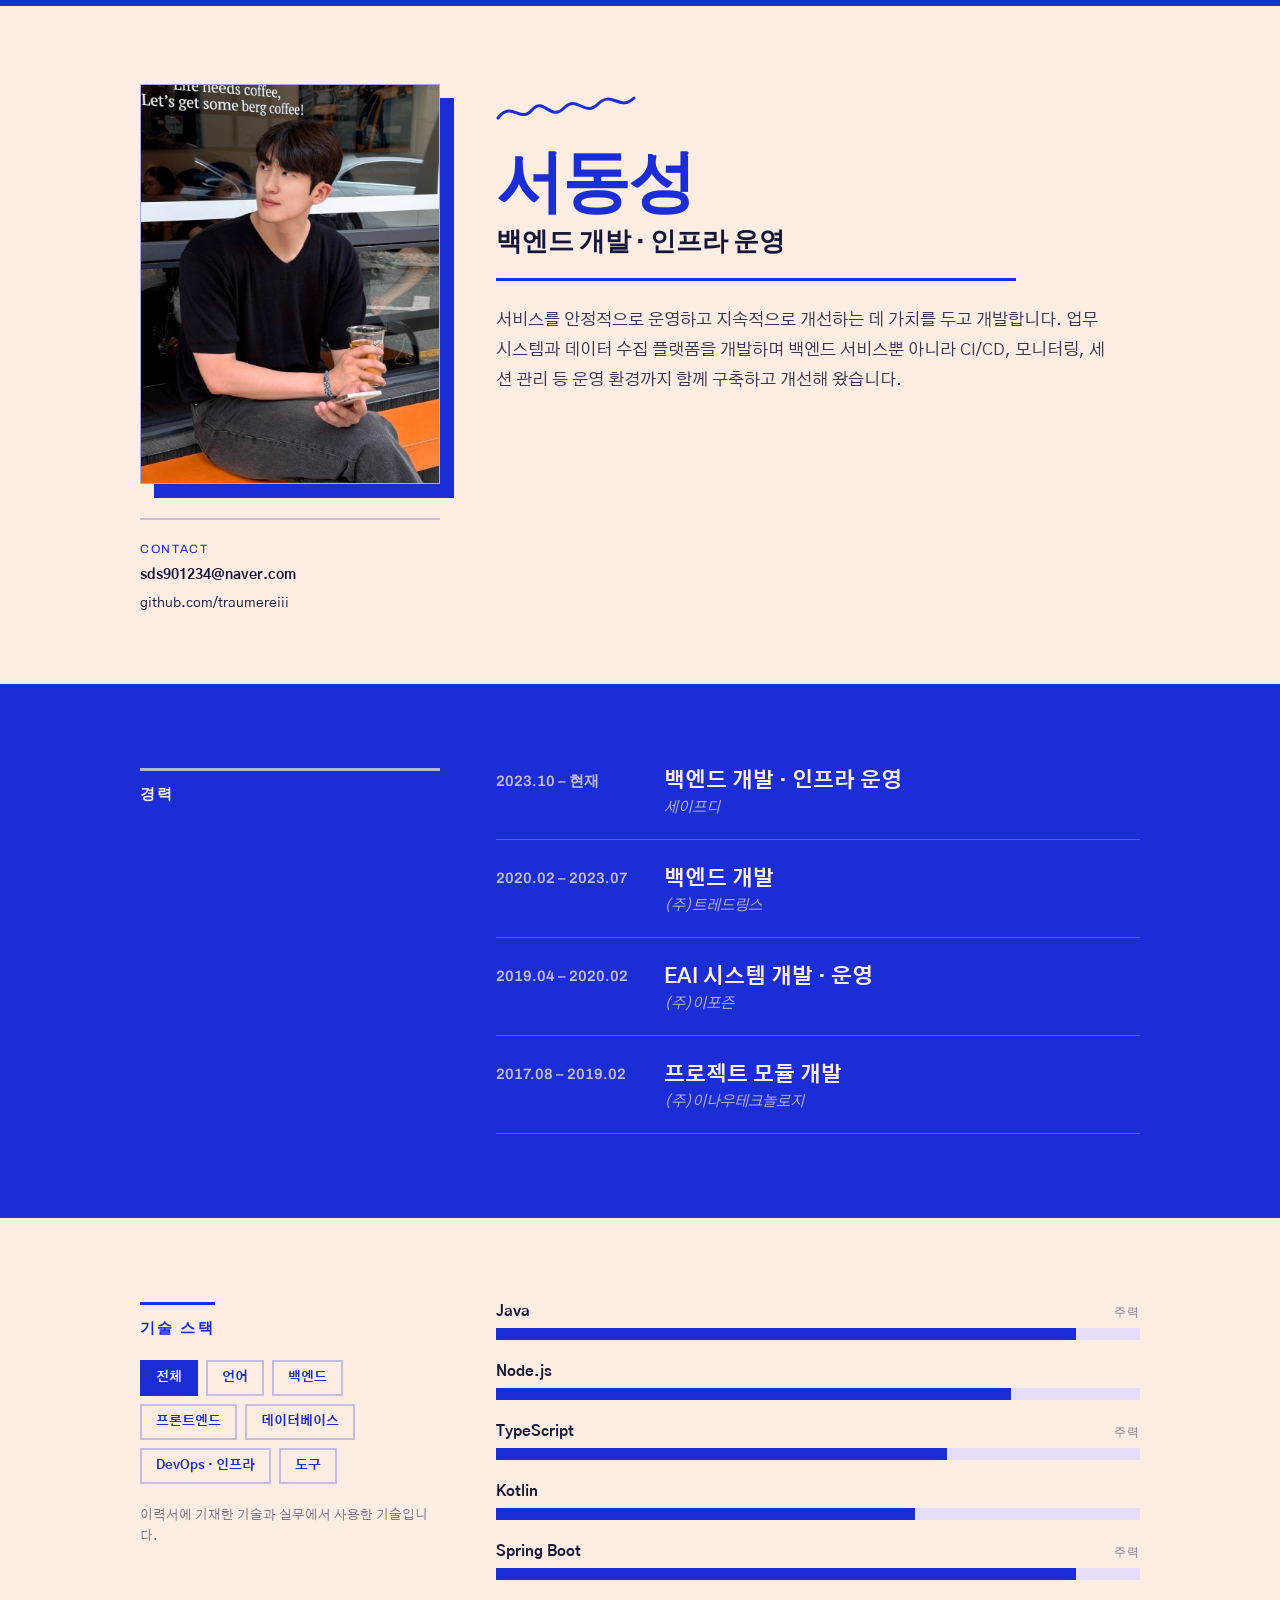
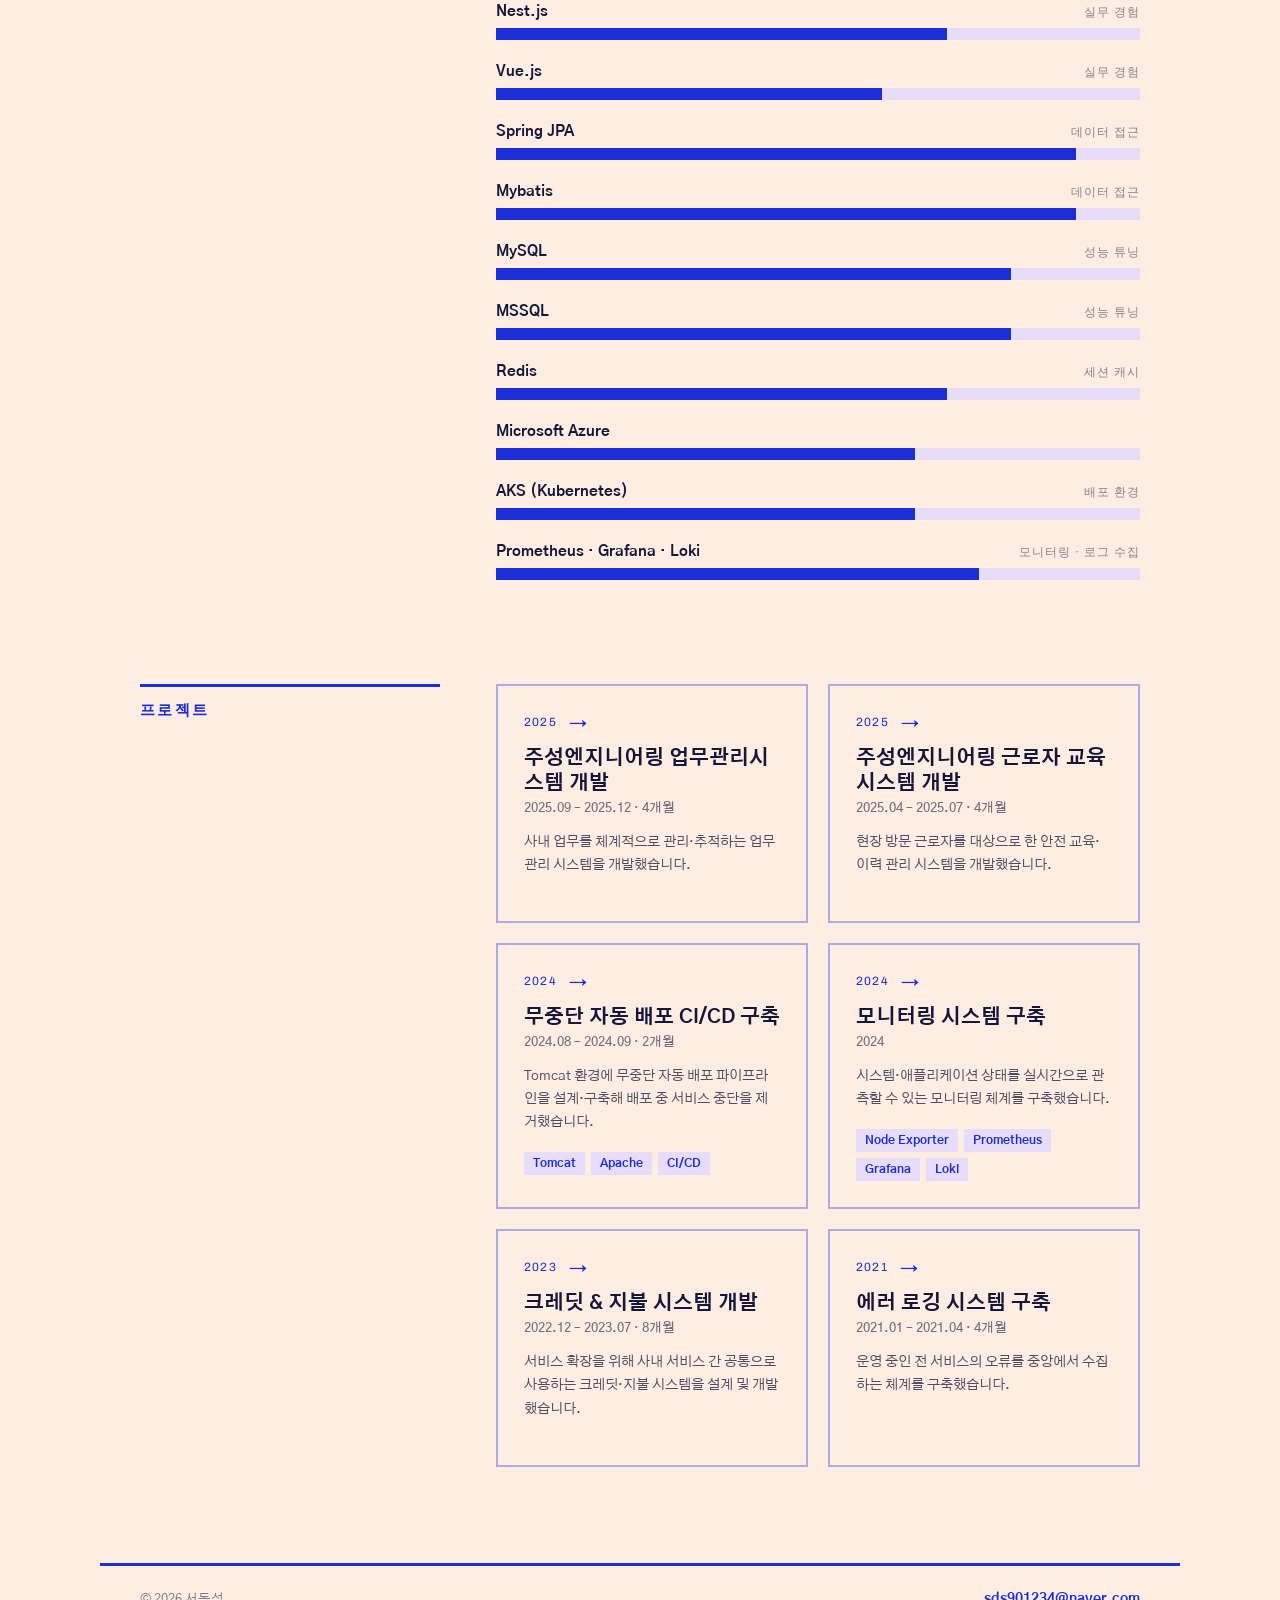
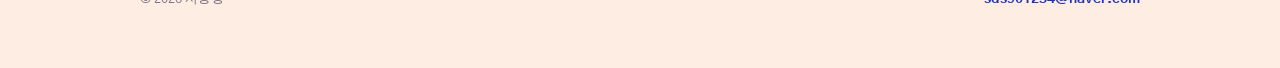
==== commit 5a2bb184: "fix: 기술 스택 숙련도 막대 표시 CONFIG.showSkillBars가 false여서 막대가 렌더링되지 않고 있었습니다. true로 바꿔 SKILLS의 pct 값이 막대 길이" ====
--- a/index.html
+++ b/index.html
@@ -45,39 +45,6 @@
   </div>
 </header>
 
-<!-- 소개 -->
-<section id="about" class="section about" data-reveal>
-  <div class="grid">
-    <h2 class="eyebrow">소개</h2>
-    <div class="about__grid">
-      <div class="about__item">
-        <div class="about__title">일하는 방식</div>
-        <p>기능 구현에 그치지 않고 운영 효율성과 유지보수성을 함께 고려합니다. 서비스가 안정적으로 동작할 수 있는 환경을 만드는 것을 중요하게 생각합니다.</p>
-      </div>
-      <div class="about__item">
-        <div class="about__title">구조 개선</div>
-        <p>기존 시스템을 분석하고 구조를 개선하는 일을 즐깁니다. 분류되지 않은 레거시 코드를 화면·도메인 단위로 재구조화하고 공통 코드를 정리한 경험이 있습니다.</p>
-      </div>
-      <div class="about__item">
-        <div class="about__title">운영 환경</div>
-        <p>백엔드 서비스뿐 아니라 CI/CD, 모니터링, 세션 관리까지 함께 구축하고 개선해 왔습니다. 새로운 기술도 필요에 따라 빠르게 익혀 실무에 적용합니다.</p>
-      </div>
-      <div class="about__item">
-        <div class="about__title">데이터 수집</div>
-        <p>Node.js와 Puppeteer로 봇 방어 정책이 있는 사이트에서도 안정적으로 수집합니다. 운영 중인 수집 모듈 약 40개의 로직 수정과 구조 개선을 맡았습니다.</p>
-      </div>
-      <div class="about__item">
-        <div class="about__title">학력</div>
-        <p>2009.03 – 2017.02 · 한양대학교 ERICA 캠퍼스 전자통신공학과</p>
-      </div>
-      <div class="about__item">
-        <div class="about__title">자격증</div>
-        <p>2019.08 · 정보처리기사</p>
-      </div>
-    </div>
-  </div>
-</section>
-
 <!-- 경력 -->
 <section id="experience" class="experience">
   <div class="section grid" data-reveal>
